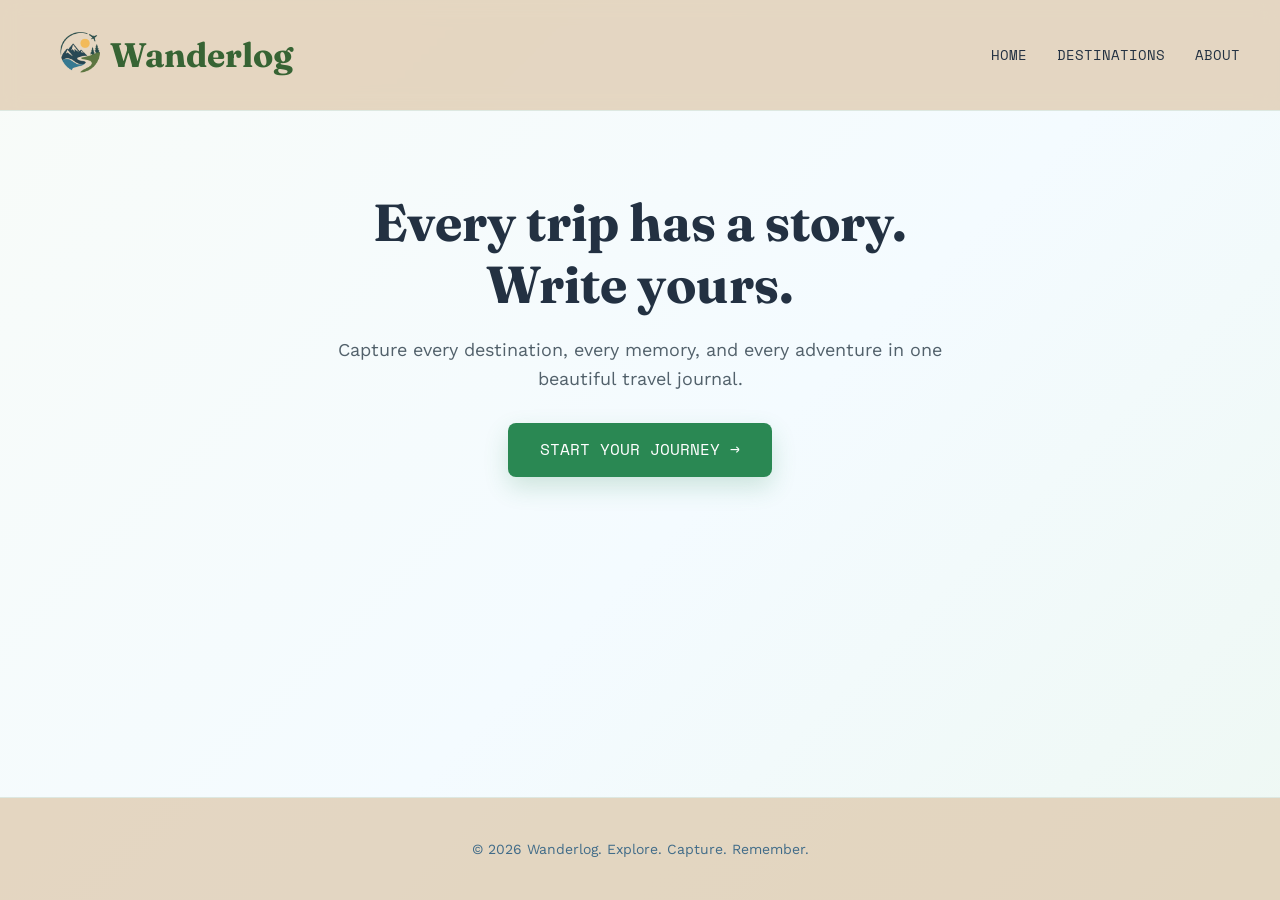
==== index.html @ b9e5c262 "Added Journal Entries in destination section" ====
<!DOCTYPE html>
<html lang="en">
<head>
  <meta charset="UTF-8" />
  <meta name="viewport" content="width=device-width, initial-scale=1.0" />
  <title>Wanderlog — Your Travel Journal</title>
  <meta name="description" content="Wanderlog is a simple place to record your travels — routes, meals, and moments worth remembering." />

  <link rel="preconnect" href="https://fonts.googleapis.com" />
  <link href="https://fonts.googleapis.com/css2?family=Fraunces:wght@400;600;700&family=Work+Sans:wght@400;500&family=Space+Mono&display=swap" rel="stylesheet" />
  <link rel="stylesheet" href="style.css" />
</head>
<body>

  <header>
    <a href="#" class="logo"><img src="logo.png" alt="Wanderlog logo" class="logo-img" />Wanderlog</a>

    <nav aria-label="Main navigation">
      <ul>
        <li><a href="#">Home</a></li>
        <li><a href="destinations.html">Destinations</a></li>
        <li><a href="#">About</a></li>
      </ul>
    </nav>
  </header>

  <main>
    <section class="hero">
      <h1>Every trip has a story. Write yours.</h1>
      <p>
        Capture every destination, every memory, and every adventure in one beautiful travel journal.
      </p>
      <a href="#" class="cta">Start Your Journey →</a>
    </section>
    <section class="add-trip" id="add-trip">
  <h2>Add a New Trip</h2>
  <form id="trip-form">
    <div class="form-group">
      <label for="title">Trip Title</label>
      <input type="text" id="title" name="title" required />
    </div>

    <div class="form-group">
      <label for="destination">Destination</label>
      <input type="text" id="destination" name="destination" required />
    </div>

    <div class="form-group">
      <label for="date">Date</label>
      <input type="date" id="date" name="date" required />
    </div>

    <div class="form-group">
      <label for="notes">Notes</label>
      <textarea id="notes" name="notes"></textarea>
    </div>

    <div class="form-group">
      <label for="coverImage">Cover Image URL</label>
      <input type="url" id="coverImage" name="coverImage" placeholder="https://..." />
    </div>

    <button type="submit" class="cta" id="submit-btn">Add Trip</button>
  </form>
</section>
  </main>
  <div id="toast" class="toast"></div>
  <footer>
    <p>&copy; 2026 Wanderlog. Explore. Capture. Remember.</p>
  </footer>
<script src="script.js"> </script>
</body>
</html>
---- style.css ----
/* Reset */
* {
    margin: 0;
    padding: 0;
    box-sizing: border-box;
}
body {
    font-family: "Work Sans", sans-serif;
    background: linear-gradient(
        135deg,
        #F8FBF8 0%,
        #F4FBFF 55%,
        #EEF8F3 100%
    );
    color: #233142;
    line-height: 1.6;
    min-height: 100vh;
    display: flex;              
    flex-direction: column;    
}
/* Headings */
h1,
h2,
h3 {
    font-family: "Fraunces", serif;
}
/* Main content wrapper */
main {
    flex: 1;    /* NEW: grows to fill leftover space, pushing footer down */
}
/* Header */
header {
    display: flex;
    justify-content: space-between;
    align-items: center;
    padding: 15px 40px;
    background: rgba(223, 204, 178, 0.785);
    backdrop-filter: blur(10px);
    border-bottom: 1px solid #DDE8E1;
}
.logo {
  display: flex;
  align-items: center;
  gap: 2px;
  text-decoration: none;
  color: #376434;
  font-size: 34px;
  font-weight: bold;
  font-family: "Fraunces", serif;
}
.logo-img {
  height: 80px;
  width: auto;
  margin-right: -12px;
  transition:.3s;
}
.logo img:hover{
transform:rotate(-5deg) scale(1.05);
}
/* Navigation */
nav ul {
    list-style: none;
    display: flex;
    gap: 30px;
}
nav a {
    text-decoration: none;
    color: #233142;
    font-family: "Space Mono", monospace;
    text-transform: uppercase;
    font-size: 14px;
    transition: color 0.3s ease;
}

nav a:hover {
    color: #3d8d1b;
}
/* Hero Section */
.hero {
    max-width: 700px;
    margin: 80px auto;
    padding: 0 20px;
    text-align: center;
}
.hero h1 {
    font-size: 52px;
    line-height: 1.2;
    margin-bottom: 20px;
    color: #233142;
}
.hero p {
    font-size: 18px;
    color: #52616B;
    margin-bottom: 30px;
}
/* Button */
.cta {
    display: inline-block;
    background: #2a8853;
    color: white;
    text-decoration: none;
    padding: 14px 32px;
    font-family: "Space Mono", monospace;
    text-transform: uppercase;
    border-radius: 8px;
    box-shadow: 0 10px 25px rgba(46, 139, 87, 0.2);
    transition: all 0.3s ease;
}
.cta:hover {
    background: #4A90E2;
    transform: translateY(-3px);
}
/* Trip List */
.add-trip, .trips-list {
  max-width: 700px;
  margin: 60px auto;
  padding: 0 20px;
}
.trips-list h2 {
  text-align: center;
  font-size: 32px;
  margin-bottom: 10px;
  color: #233142;
}


.empty-state {
  text-align: center;
  color: #52616B;
  font-style: italic;
  padding: 40px 20px;
  margin-top: 20px;
  background: rgba(255, 255, 255, 0.5);
  border: 1px dashed #DDE8E1;
  border-radius: 10px;
  font-size: 15px;
}
.form-group {
  margin-bottom: 15px;
}

.form-group label {
  display: block;
  margin-bottom: 5px;
  font-family: "Space Mono", monospace;
  font-size: 13px;
  text-transform: uppercase;
}

.form-group input,
.form-group textarea {
  width: 100%;
  padding: 12px;
  border: 1px solid #DDE8E1;
  border-radius: 8px;
  font-family: "Work Sans", sans-serif;
  transition: all 0.25s ease;
  outline: none;
}
.form-group input:focus,
.form-group textarea:focus {
  border-color: #2A8853;
  box-shadow: 0 0 0 4px rgba(42, 136, 83, 0.15);
}
.trip-card h3 {
  color: #eb6b2b;
  font-family: "Fraunces", serif;
  font-size: 20px;
  margin-bottom: 8px;
}
#trips-container {
  display: grid;
  grid-template-columns: repeat(auto-fit, minmax(220px, 1fr));
  gap: 20px;
  margin-top: 20px;
}

.trip-card {
  background: white;
  border-radius: 10px;
  padding:18px;
 border-radius:16px;
 transition:.35s;
 overflow:hidden;
box-shadow: 0 4px 12px rgba(0,0,0,0.08);
}
.trip-card:hover{
transform:translateY(-8px);
box-shadow:0 20px 45px rgba(0,0,0,.15);
}

.trip-card img {
  width: 100%;
  height: 150px;
  object-fit: cover;
  transition:.4s;
  border-radius: 6px;
  margin-bottom: 10px;
}
.trip-card:hover img{
transform:scale(1.08);
}
.add-trip {
  display: none;
}

.add-trip.visible {
  display: block;
}
.card-actions {
  display: flex;
  gap: 10px;
  margin-top: 10px;
}

.edit-btn, .delete-btn {
  padding: 6px 14px;
  border: none;
  border-radius: 6px;
  cursor: pointer;
  font-family: "Space Mono", monospace;
  font-size: 13px;
}

.edit-btn {
  background: #4A90E2;
  color: white;
}

.delete-btn {
  background: #E24A4A;
  color: white;
}
.toast {
  position: fixed;
  bottom: 30px;
  left: 50%;
  transform: translateX(-50%) translateY(100px);
  background: #233142;
  color: white;
  padding: 14px 28px;
  border-radius: 8px;
  font-family: "Work Sans", sans-serif;
  font-size: 15px;
  opacity: 0;
  transition: all 0.3s ease;
  pointer-events: none;
  z-index: 1000;
}

.toast.show {
  opacity: 1;
  transform: translateX(-50%) translateY(0);
}
.toolbar {
  display: flex;
  gap: 15px;
  margin: 20px 0;
  flex-wrap: wrap;
}

.toolbar input,
.toolbar select {
  padding: 10px 14px;
  border: 1px solid #DDE8E1;
  border-radius: 8px;
  font-family: "Work Sans", sans-serif;
  font-size: 14px;
}

.toolbar input {
  flex: 1;
  min-width: 200px;
}

.toolbar select {
  cursor: pointer;
}

.small-hero {
  margin-bottom: 20px !important;
}

.journal-section {
  max-width: 900px;
  margin: 0 auto 60px;
  padding: 0 20px;
}

.journal-section h2 {
  text-align: center;
  margin-bottom: 10px;
}
/* Footer */
footer {
    text-align: center;
    padding: 40px;
    background: rgba(223, 204, 178, 0.785);
    color: #416c89;
    font-size: 14px;
    border-top: 1px solid #DDE8E1;
}
/* Responsive */
@media (max-width: 600px) {
    header {
        flex-direction: column;
        gap: 15px;
    }
    nav ul {
        gap: 15px;
    }
    .hero {
        margin: 60px auto;
    }

    .hero h1 {
        font-size: 36px;
    }
    .hero p {
        font-size: 16px;
    }
}
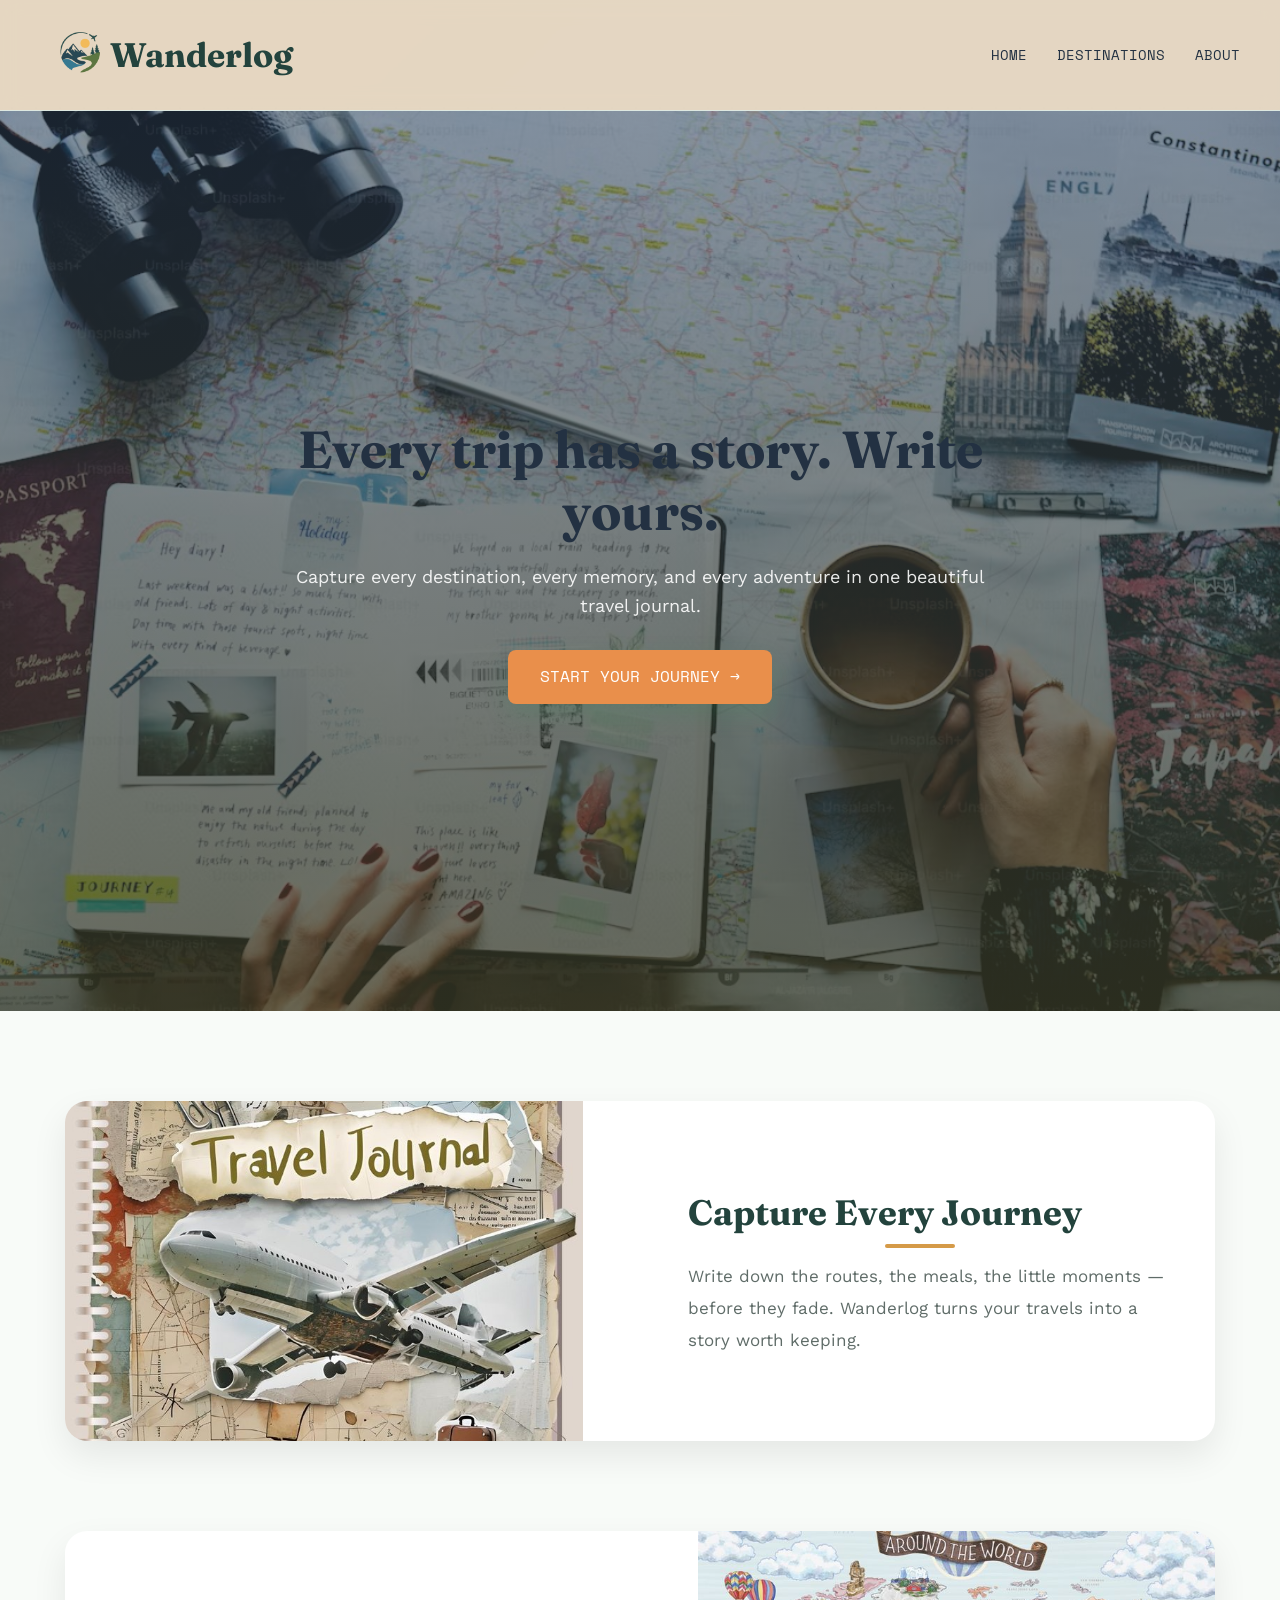
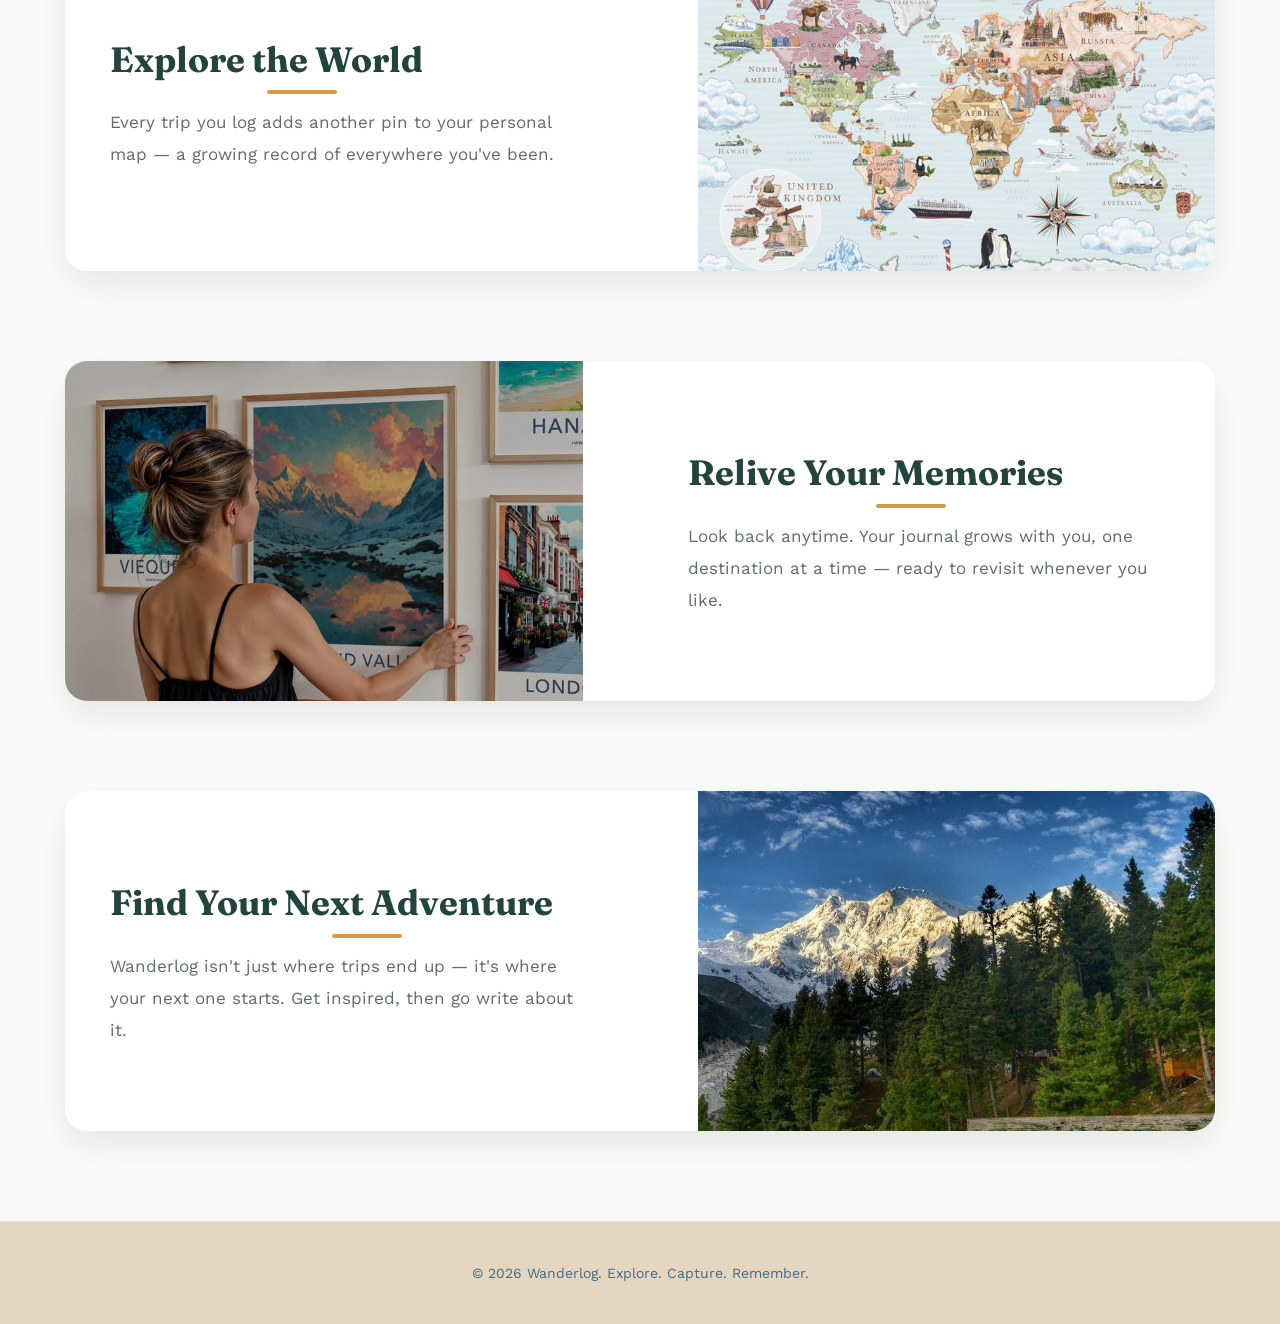
==== commit 6eb8fcec: "Add About section and improve homepage navigation" ====
--- a/index.html
+++ b/index.html
@@ -19,19 +19,55 @@
       <ul>
         <li><a href="#">Home</a></li>
         <li><a href="destinations.html">Destinations</a></li>
-        <li><a href="#">About</a></li>
+        <li><a href="#about">About</a></li>
       </ul>
     </nav>
   </header>
 
   <main>
     <section class="hero">
+      <div class="hero-overlay"></div>
+  <div class="hero-content">
       <h1>Every trip has a story. Write yours.</h1>
       <p>
         Capture every destination, every memory, and every adventure in one beautiful travel journal.
       </p>
       <a href="#" class="cta">Start Your Journey →</a>
+      </div>
     </section>
+    <section class="about-section" id="about">
+  <div class="about-panel fade-in">
+    <img src="bgpic1.jpeg" alt="Travel journal with photos and mementos" />
+    <div class="about-text">
+      <h2>Capture Every Journey</h2>
+      <p>Write down the routes, the meals, the little moments — before they fade. Wanderlog turns your travels into a story worth keeping.</p>
+    </div>
+  </div>
+
+  <div class="about-panel fade-in reverse">
+    <img src="worldmap.jpeg" alt="Illustrated world map" />
+    <div class="about-text">
+      <h2>Explore the World</h2>
+      <p>Every trip you log adds another pin to your personal map — a growing record of everywhere you've been.</p>
+    </div>
+  </div>
+
+  <div class="about-panel fade-in">
+    <img src="bgpic2.jpeg" alt="Wall of framed travel posters" />
+    <div class="about-text">
+      <h2>Relive Your Memories</h2>
+      <p>Look back anytime. Your journal grows with you, one destination at a time — ready to revisit whenever you like.</p>
+    </div>
+  </div>
+
+  <div class="about-panel fade-in reverse">
+    <img src="nature.jpg" alt="Scenic nature landscape" />
+    <div class="about-text">
+      <h2>Find Your Next Adventure</h2>
+      <p>Wanderlog isn't just where trips end up — it's where your next one starts. Get inspired, then go write about it.</p>
+    </div>
+  </div>
+</section>
     <section class="add-trip" id="add-trip">
   <h2>Add a New Trip</h2>
   <form id="trip-form">
--- a/style.css
+++ b/style.css
@@ -1,4 +1,4 @@
-/* Reset */
+
 * {
     margin: 0;
     padding: 0;
@@ -6,17 +6,20 @@
 }
 body {
     font-family: "Work Sans", sans-serif;
-    background: linear-gradient(
-        135deg,
-        #F8FBF8 0%,
-        #F4FBFF 55%,
-        #EEF8F3 100%
-    );
+     background-color: #F8FBF8;
+    background-image:
+        radial-gradient(circle, rgba(35, 49, 66, 0.05) 1px, transparent 1px),
+        linear-gradient(135deg, #F8FBF8 0%, #F4FBFF 55%, #EEF8F3 100%);
+    background-size: 24px 24px, cover;
+    background-attachment: fixed;
     color: #233142;
     line-height: 1.6;
     min-height: 100vh;
-    display: flex;              
-    flex-direction: column;    
+    display: flex;
+    flex-direction: column;   
+}
+html{
+    scroll-behavior:smooth;
 }
 /* Headings */
 h1,
@@ -27,6 +30,16 @@
 /* Main content wrapper */
 main {
     flex: 1;    /* NEW: grows to fill leftover space, pushing footer down */
+}
+.fade-in {
+  opacity: 0;
+  transform: translateY(30px);
+  transition: opacity 0.6s ease, transform 0.6s ease;
+}
+
+.fade-in.in-view {
+  opacity: 1;
+  transform: translateY(0);
 }
 /* Header */
 header {
@@ -43,7 +56,7 @@
   align-items: center;
   gap: 2px;
   text-decoration: none;
-  color: #376434;
+  color: #23433D;
   font-size: 34px;
   font-weight: bold;
   font-family: "Fraunces", serif;
@@ -73,14 +86,52 @@
 }
 
 nav a:hover {
-    color: #3d8d1b;
+    color: #b38a22;
+}
+/* Destination title */
+.page-title {
+  max-width: 700px;
+  margin: 60px auto 40px;
+  padding: 0 20px;
+  text-align: center;
+}
+
+.page-title h1 {
+  font-size: 40px;
+  color: #233142;
+  margin-bottom: 15px;
+}
+
+.page-title p {
+  font-size: 17px;
+  color: #52616B;
 }
 /* Hero Section */
 .hero {
-    max-width: 700px;
-    margin: 80px auto;
+    position: relative;
+    max-width: none;
+    min-height: 100vh;
+    margin: 0;
     padding: 0 20px;
     text-align: center;
+    display: flex;
+    flex-direction: column;
+    align-items: center;
+    justify-content: center;
+    background: url('hero-bg.jpg') center/cover no-repeat;
+    overflow: hidden;
+}
+.hero-overlay {
+  position: absolute;
+  inset: 0;
+  background: linear-gradient(180deg, rgba(46, 64, 86, 0.55) 0%, rgba(57, 60, 41, 0.75) 100%);
+}
+
+.hero-content {
+  position: relative;
+  z-index: 1;
+  max-width: 700px;
+  margin: 0 auto;
 }
 .hero h1 {
     font-size: 52px;
@@ -90,13 +141,17 @@
 }
 .hero p {
     font-size: 18px;
-    color: #52616B;
+    color: rgba(255, 255, 255, 0.9);
     margin-bottom: 30px;
+    transition: color 0.3s ease;
+}
+.hero:hover p {
+  color: #a8d5c2;
 }
 /* Button */
 .cta {
     display: inline-block;
-    background: #2a8853;
+    background: #e98f4b;
     color: white;
     text-decoration: none;
     padding: 14px 32px;
@@ -107,7 +162,7 @@
     transition: all 0.3s ease;
 }
 .cta:hover {
-    background: #4A90E2;
+    background: #a5ba3b;
     transform: translateY(-3px);
 }
 /* Trip List */
@@ -188,7 +243,11 @@
 transform:translateY(-8px);
 box-shadow:0 20px 45px rgba(0,0,0,.15);
 }
-
+.trip-card:hover .trip-destination,
+.trip-card:hover .trip-date {
+  color: #8d1111;
+  transition: color 0.3s ease;
+}
 .trip-card img {
   width: 100%;
   height: 150px;
@@ -277,9 +336,6 @@
   cursor: pointer;
 }
 
-.small-hero {
-  margin-bottom: 20px !important;
-}
 
 .journal-section {
   max-width: 900px;
@@ -290,6 +346,154 @@
 .journal-section h2 {
   text-align: center;
   margin-bottom: 10px;
+}
+
+h2 {
+  position: relative;
+  display: inline-block;
+}
+
+h2::after {
+  content: "";
+  position: absolute;
+  left: 50%;
+  bottom: -6px;
+  width: 0;
+  height: 2px;
+  background: #27258d;
+  transition: width 0.3s ease, left 0.3s ease;
+}
+
+h2:hover::after {
+  width: 60%;
+  left: 20%;
+}
+/* About Section */
+
+.about-section{
+    max-width:1200px;
+    margin:90px auto;
+    padding:0 25px;
+}
+
+.about-panel{
+
+    display:flex;
+    align-items:center;
+    gap:60px;
+
+    margin-bottom:90px;
+
+    background:rgb(255, 255, 255);
+
+    border-radius:22px;
+
+    overflow:hidden;
+
+    box-shadow:0 15px 35px rgba(0,0,0,.08);
+
+    transition:.35s ease;
+
+}
+
+.about-panel:hover{
+
+    transform:translateY(-8px);
+
+    box-shadow:0 20px 45px rgba(0,0,0,.12);
+
+}
+.about-panel img{
+
+    width:45%;
+
+    height:340px;
+
+    object-fit:cover;
+
+    transition:.5s;
+
+}
+
+.about-panel:hover img{
+
+    transform:scale(1.06);
+
+}
+.about-text{
+
+    flex:1;
+
+    padding:45px;
+
+}
+
+.about-text h2{
+
+    font-size:2.2rem;
+
+    color:#23433D;
+
+    margin-bottom:18px;
+
+}
+
+.about-text p{
+
+    font-size:17px;
+
+    line-height:1.9;
+
+    color:#5F6C68;
+
+}
+.about-panel.reverse{
+
+    flex-direction:row-reverse;
+
+}
+@media(max-width:850px){
+
+.about-panel,
+.about-panel.reverse{
+
+flex-direction:column;
+
+}
+
+.about-panel img{
+
+width:100%;
+
+height:260px;
+
+}
+
+.about-text{
+
+text-align:center;
+
+padding:35px;
+
+}
+
+}
+.about-text h2::after{
+
+content:"";
+
+display:block;
+
+width:70px;
+
+height:4px;
+
+margin-top:12px;
+
+background:#d59a48;
+
+border-radius:50px;
+
 }
 /* Footer */
 footer {
@@ -309,10 +513,7 @@
     nav ul {
         gap: 15px;
     }
-    .hero {
-        margin: 60px auto;
-    }
-
+  
     .hero h1 {
         font-size: 36px;
     }
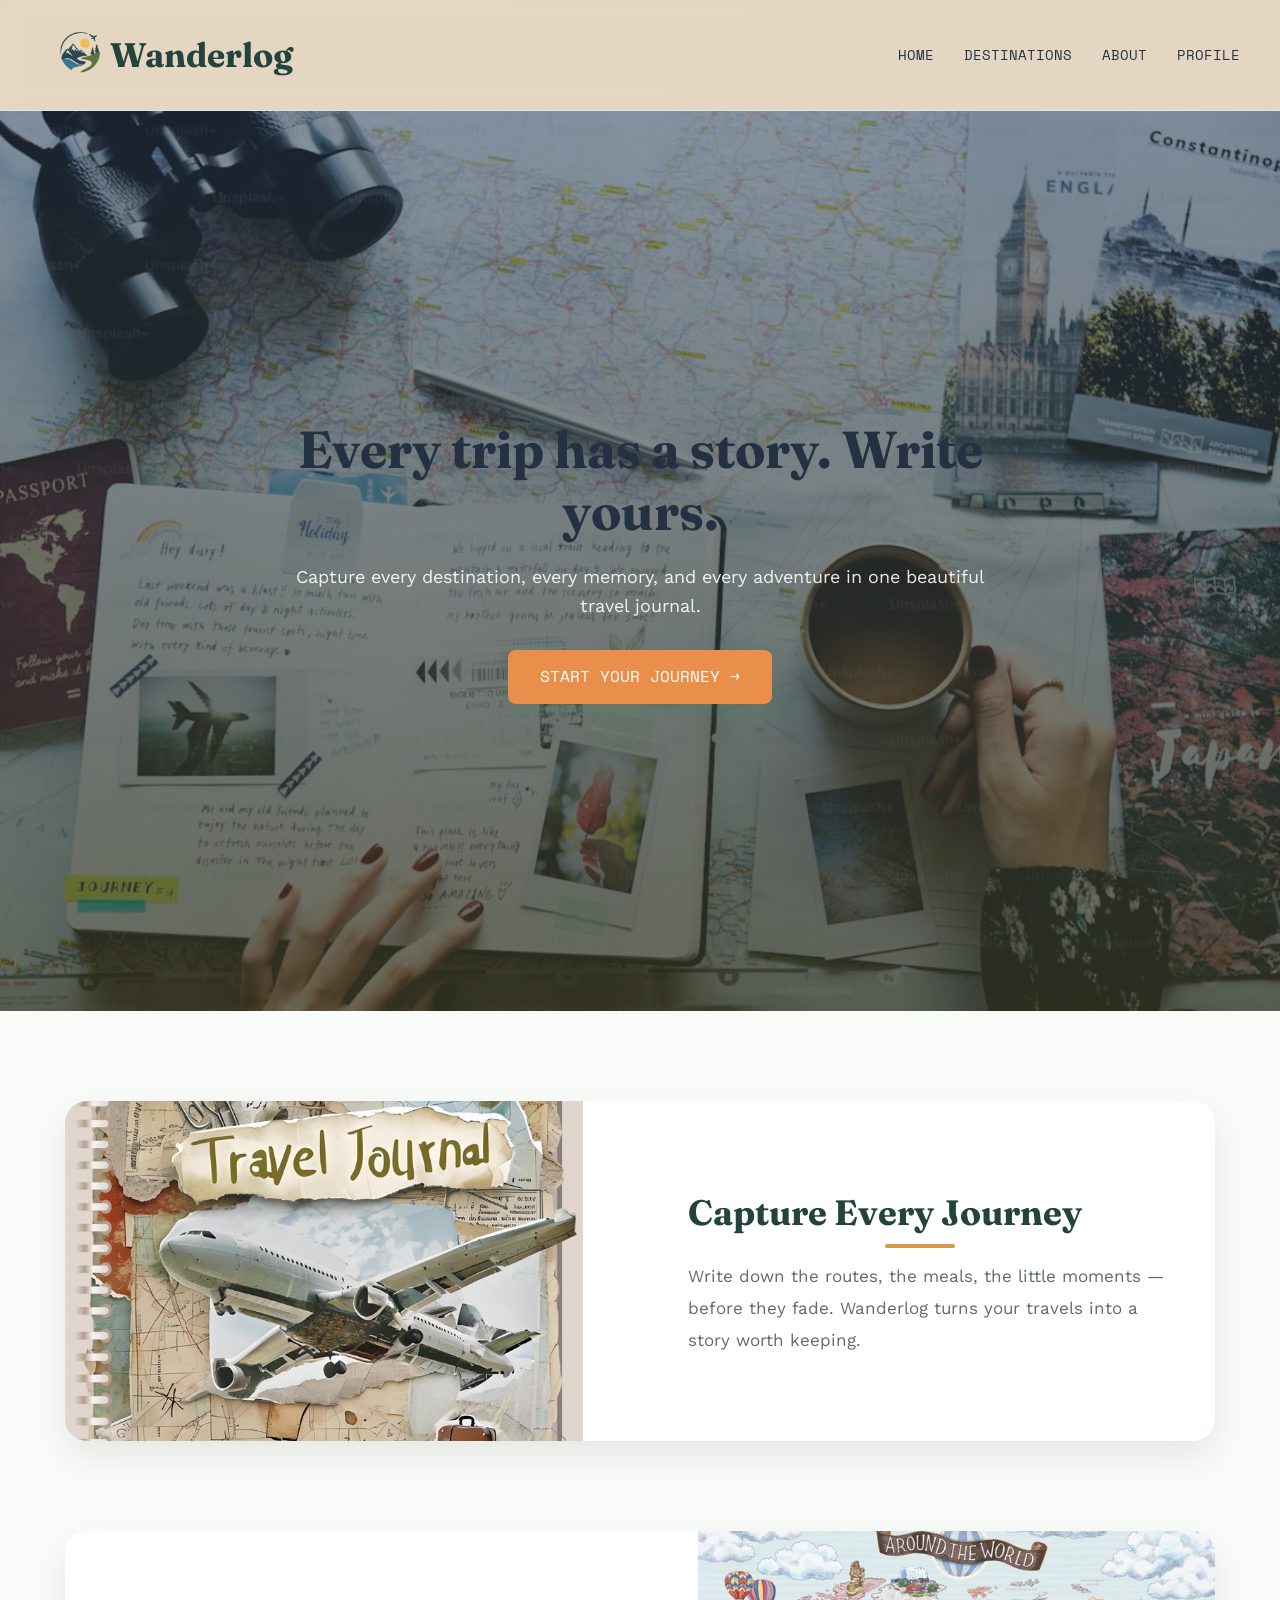
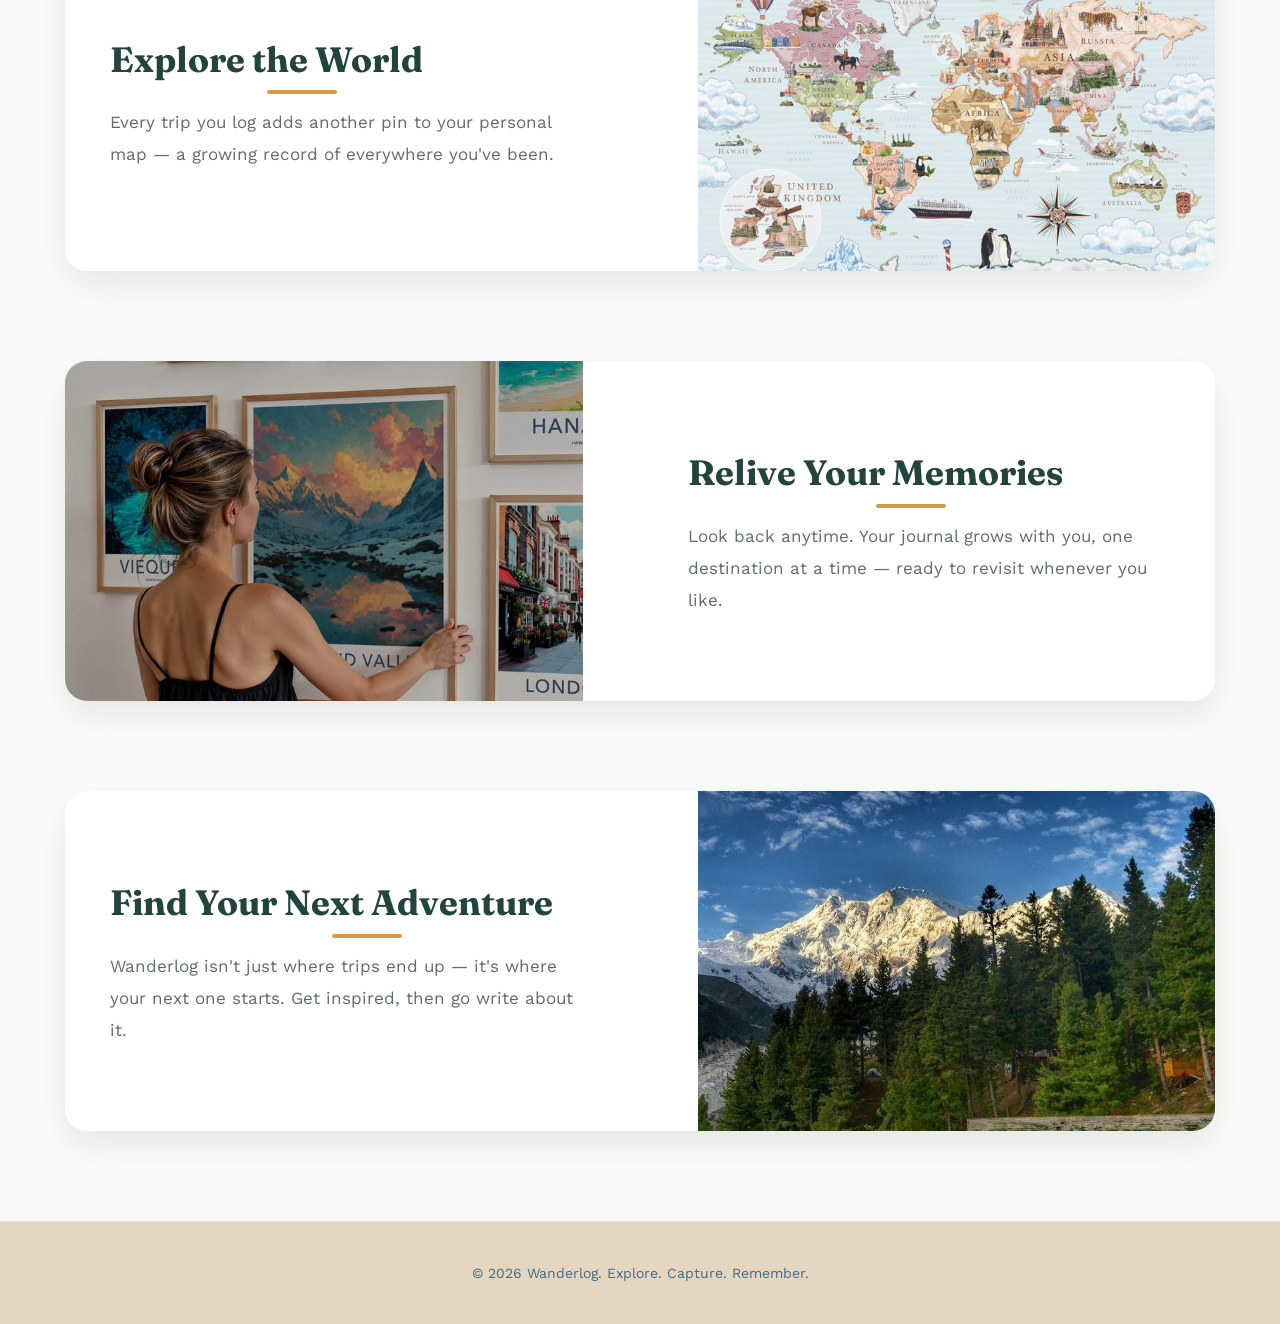
==== commit daa42c2b: "Render photos in cards AND detail view" ====
--- a/index.html
+++ b/index.html
@@ -20,12 +20,13 @@
         <li><a href="#">Home</a></li>
         <li><a href="destinations.html">Destinations</a></li>
         <li><a href="#about">About</a></li>
+        <li><a href="profile.html?user=YourName">Profile</a></li>
       </ul>
     </nav>
   </header>
 
   <main>
-    <section class="hero">
+    <section class="hero" id="hero">
       <div class="hero-overlay"></div>
   <div class="hero-content">
       <h1>Every trip has a story. Write yours.</h1>
@@ -92,18 +93,32 @@
     </div>
 
     <div class="form-group">
-      <label for="coverImage">Cover Image URL</label>
-      <input type="url" id="coverImage" name="coverImage" placeholder="https://..." />
-    </div>
+  <label for="coverImage">Cover Photo</label>
+  <input type="file" id="coverImage" name="coverImage" accept="image/*" />
+  <img id="image-preview" class="image-preview" alt="Cover preview" style="display: none;" />
+</div>
 
     <button type="submit" class="cta" id="submit-btn">Add Trip</button>
+    <button type="button" id="cancel-btn" class="cancel-btn" style="display: none;">Cancel</button>
   </form>
 </section>
   </main>
+  <button id="back-to-top" class="back-to-top" aria-label="Back to top">↑Back to Top</button>
   <div id="toast" class="toast"></div>
+    <div id="trip-modal" class="modal-overlay">
+  <div class="modal-content">
+    <button id="modal-close" class="modal-close">&times;</button>
+    <img id="modal-image" src="" alt="" style="display: none;" />
+    <h2 id="modal-title"></h2>
+    <p id="modal-destination"></p>
+    <p id="modal-date"></p>
+    <p id="modal-notes"></p>
+  </div>
+</div>
   <footer>
     <p>&copy; 2026 Wanderlog. Explore. Capture. Remember.</p>
   </footer>
+
 <script src="script.js"> </script>
 </body>
 </html>
--- a/style.css
+++ b/style.css
@@ -148,6 +148,35 @@
 .hero:hover p {
   color: #a8d5c2;
 }
+/*destination button to add trip*/
+.page-actions {
+  text-align: center;
+  margin-bottom: 25px;
+}
+
+.add-trip-link {
+  display: inline-flex;
+  align-items: center;
+  gap: 6px;
+  background: white;
+  color: #2a8853;
+  text-decoration: none;
+  padding: 8px 18px;
+  font-family: "Space Mono", monospace;
+  font-size: 12px;
+  text-transform: uppercase;
+  letter-spacing: 0.05em;
+  border: 1.5px solid #2a8853;
+  border-radius: 50px;
+  transition: all 0.3s ease;
+}
+
+.add-trip-link:hover {
+  background: #2a8853;
+  color: white;
+  transform: translateY(-2px);
+}
+
 /* Button */
 .cta {
     display: inline-block;
@@ -217,6 +246,14 @@
   border-color: #2A8853;
   box-shadow: 0 0 0 4px rgba(42, 136, 83, 0.15);
 }
+.image-preview {
+  margin-top: 10px;
+  width: 100%;
+  max-height: 200px;
+  object-fit: cover;
+  border-radius: 8px;
+  border: 1px solid #DDE8E1;
+}
 .trip-card h3 {
   color: #eb6b2b;
   font-family: "Fraunces", serif;
@@ -289,6 +326,57 @@
 .delete-btn {
   background: #E24A4A;
   color: white;
+}
+.cancel-btn {
+  display: inline-block;
+  background: #52616B;
+  color: white;
+  text-decoration: none;
+  padding: 14px 32px;
+  font-family: "Space Mono", monospace;
+  text-transform: uppercase;
+  border: none;
+  border-radius: 8px;
+  box-shadow: 0 10px 25px rgba(0, 0, 0, 0.15);
+  transition: all 0.3s ease;
+  cursor: pointer;
+  margin-left: 10px;
+}
+
+.cancel-btn:hover {
+  background: #E24A4A;
+  transform: translateY(-3px);
+}
+.back-to-top {
+  position: fixed;
+  bottom: 30px;
+  right: 30px;
+  background: #b6c64a;
+  color: white;
+  border: none;
+  padding: 12px 20px;
+  border-radius: 50px;
+  font-family: "Space Mono", monospace;
+  font-size: 13px;
+  text-transform: uppercase;
+  cursor: pointer;
+  box-shadow: 0 10px 25px rgba(0, 0, 0, 0.179);
+  opacity: 0;
+  visibility: hidden;
+  transform: translateY(20px);
+  transition: all 0.3s ease;
+  z-index: 999;
+}
+
+.back-to-top.show {
+  opacity: 1;
+  visibility: visible;
+  transform: translateY(0);
+}
+
+.back-to-top:hover {
+  background: #dc5358e9;
+  transform: translateY(-3px);
 }
 .toast {
   position: fixed;
@@ -494,6 +582,90 @@
 
 border-radius:50px;
 
+}
+/* Profile Page */
+.profile-header {
+  max-width: 700px;
+  margin: 60px auto 40px;
+  padding: 0 20px;
+  text-align: center;
+}
+
+.profile-avatar {
+  width: 90px;
+  height: 90px;
+  margin: 0 auto 20px;
+  background: #2a8853;
+  color: white;
+  font-size: 40px;
+  border-radius: 50%;
+  display: flex;
+  align-items: center;
+  justify-content: center;
+}
+
+.profile-header h1 {
+  font-size: 34px;
+  color: #233142;
+  margin-bottom: 10px;
+}
+
+.profile-header p {
+  font-size: 16px;
+  color: #52616B;
+}
+/* detailed view */
+.modal-overlay {
+  display: none;
+  position: fixed;
+  inset: 0;
+  background: rgba(35, 49, 66, 0.75);
+  z-index: 2000;
+  align-items: center;
+  justify-content: center;
+  padding: 20px;
+}
+
+.modal-overlay.show {
+  display: flex;
+}
+
+.modal-content {
+  background: rgba(230, 242, 255, 0.97);
+  border-radius: 16px;
+  padding: 30px;
+  max-width: 500px;
+  width: 100%;
+  max-height: 85vh;
+  overflow-y: auto;
+  position: relative;
+}
+
+.modal-content img {
+  width: 100%;
+  height: 250px;
+  object-fit: cover;
+  border-radius: 10px;
+  margin-bottom: 15px;
+}
+
+.modal-close {
+  position: absolute;
+  top: 15px;
+  right: 15px;
+  background: #f0f0f0;
+  border: none;
+  width: 32px;
+  height: 32px;
+  border-radius: 50%;
+  font-size: 20px;
+  cursor: pointer;
+  line-height: 1;
+}
+
+.modal-close:hover {
+  background: #E24A4A;
+  color: rgba(255, 255, 255, 0.325);
 }
 /* Footer */
 footer {
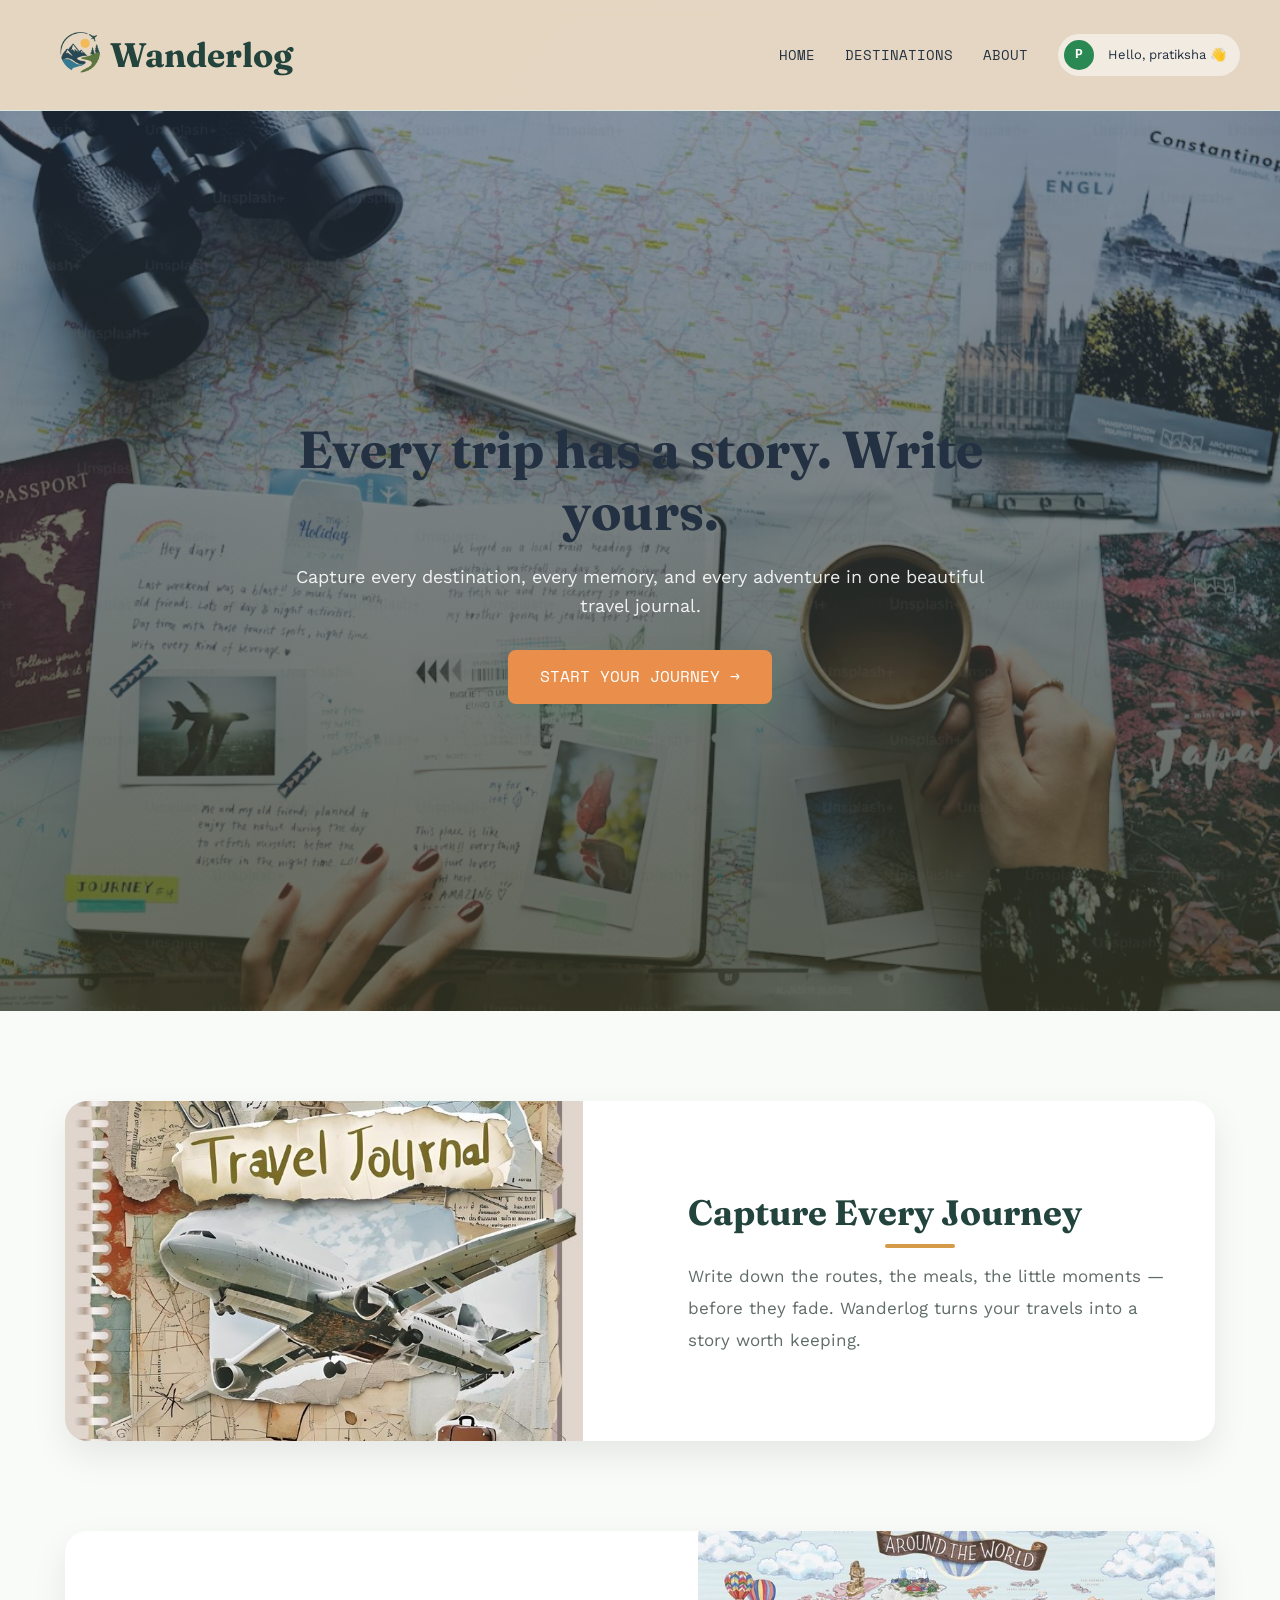
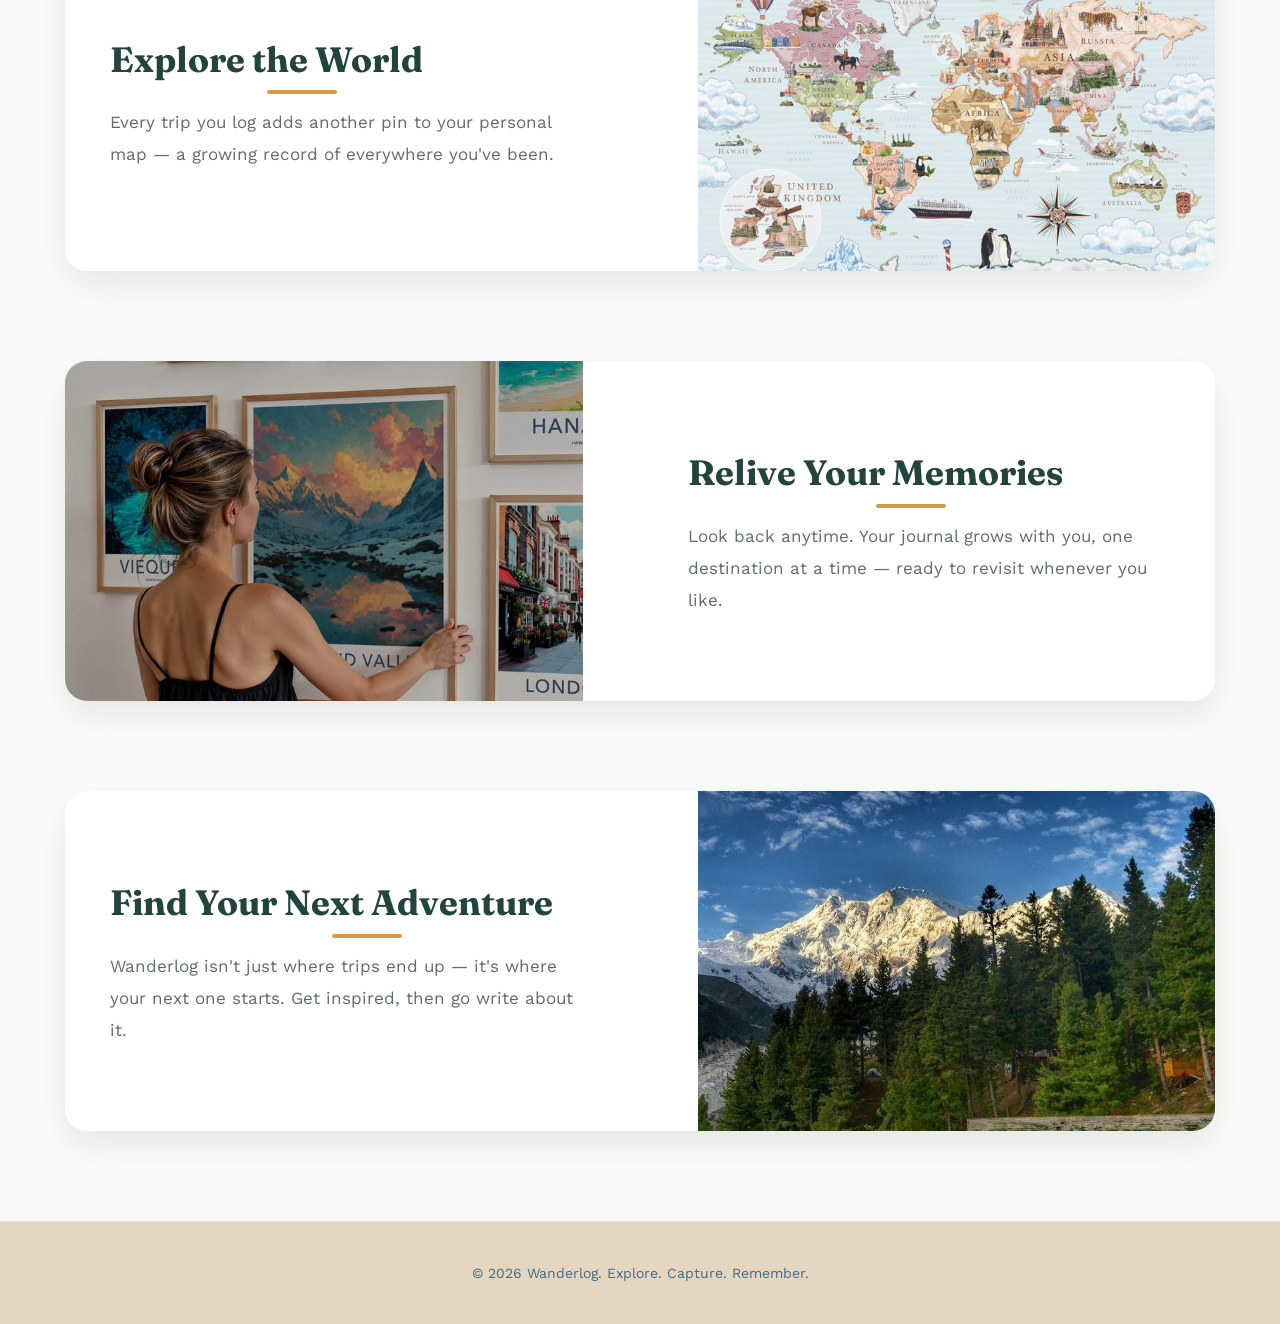
==== commit 001e5b10: "Fix profile navigation to preserve current user context" ====
--- a/index.html
+++ b/index.html
@@ -20,7 +20,7 @@
         <li><a href="#">Home</a></li>
         <li><a href="destinations.html">Destinations</a></li>
         <li><a href="#about">About</a></li>
-        <li><a href="profile.html?user=YourName">Profile</a></li>
+        <li><a href="profile.html" class="profile-nav-link">Profile</a></li>
       </ul>
     </nav>
   </header>
--- a/style.css
+++ b/style.css
@@ -667,6 +667,69 @@
   background: #E24A4A;
   color: rgba(255, 255, 255, 0.325);
 }
+.profile-avatar img {
+  width: 100%;
+  height: 100%;
+  object-fit: cover;
+  border-radius: 50%;
+}
+
+.nav-avatar {
+  width: 28px;
+  height: 28px;
+  border-radius: 50%;
+  object-fit: cover;
+  vertical-align: middle;
+  margin-right: 6px;
+}
+nav ul {
+  align-items: center;
+}
+
+nav li:has(.nav-profile) {
+  background: rgba(255, 255, 255, 0.5);
+  border-radius: 50px;
+  padding: 6px 14px 6px 6px;
+}
+
+.nav-profile {
+  display: flex;
+  align-items: center;
+  gap: 8px;
+}
+
+.nav-avatar {
+  display: block;
+  width: 30px;
+  height: 30px;
+  border-radius: 50%;
+  object-fit: cover;
+  flex-shrink: 0;
+}
+
+.nav-avatar-fallback {
+  display: flex;
+  width: 30px;
+  height: 30px;
+  border-radius: 50%;
+  background: #2a8853;
+  color: white;
+  align-items: center;
+  justify-content: center;
+  font-family: "Space Mono", monospace;
+  font-size: 13px;
+  font-weight: bold;
+  flex-shrink: 0;
+}
+
+.nav-greeting {
+  font-family: "Work Sans", sans-serif;
+  text-transform: none;
+  font-size: 13px;
+  letter-spacing: 0;
+  color: #233142;
+  white-space: nowrap;
+}
 /* Footer */
 footer {
     text-align: center;
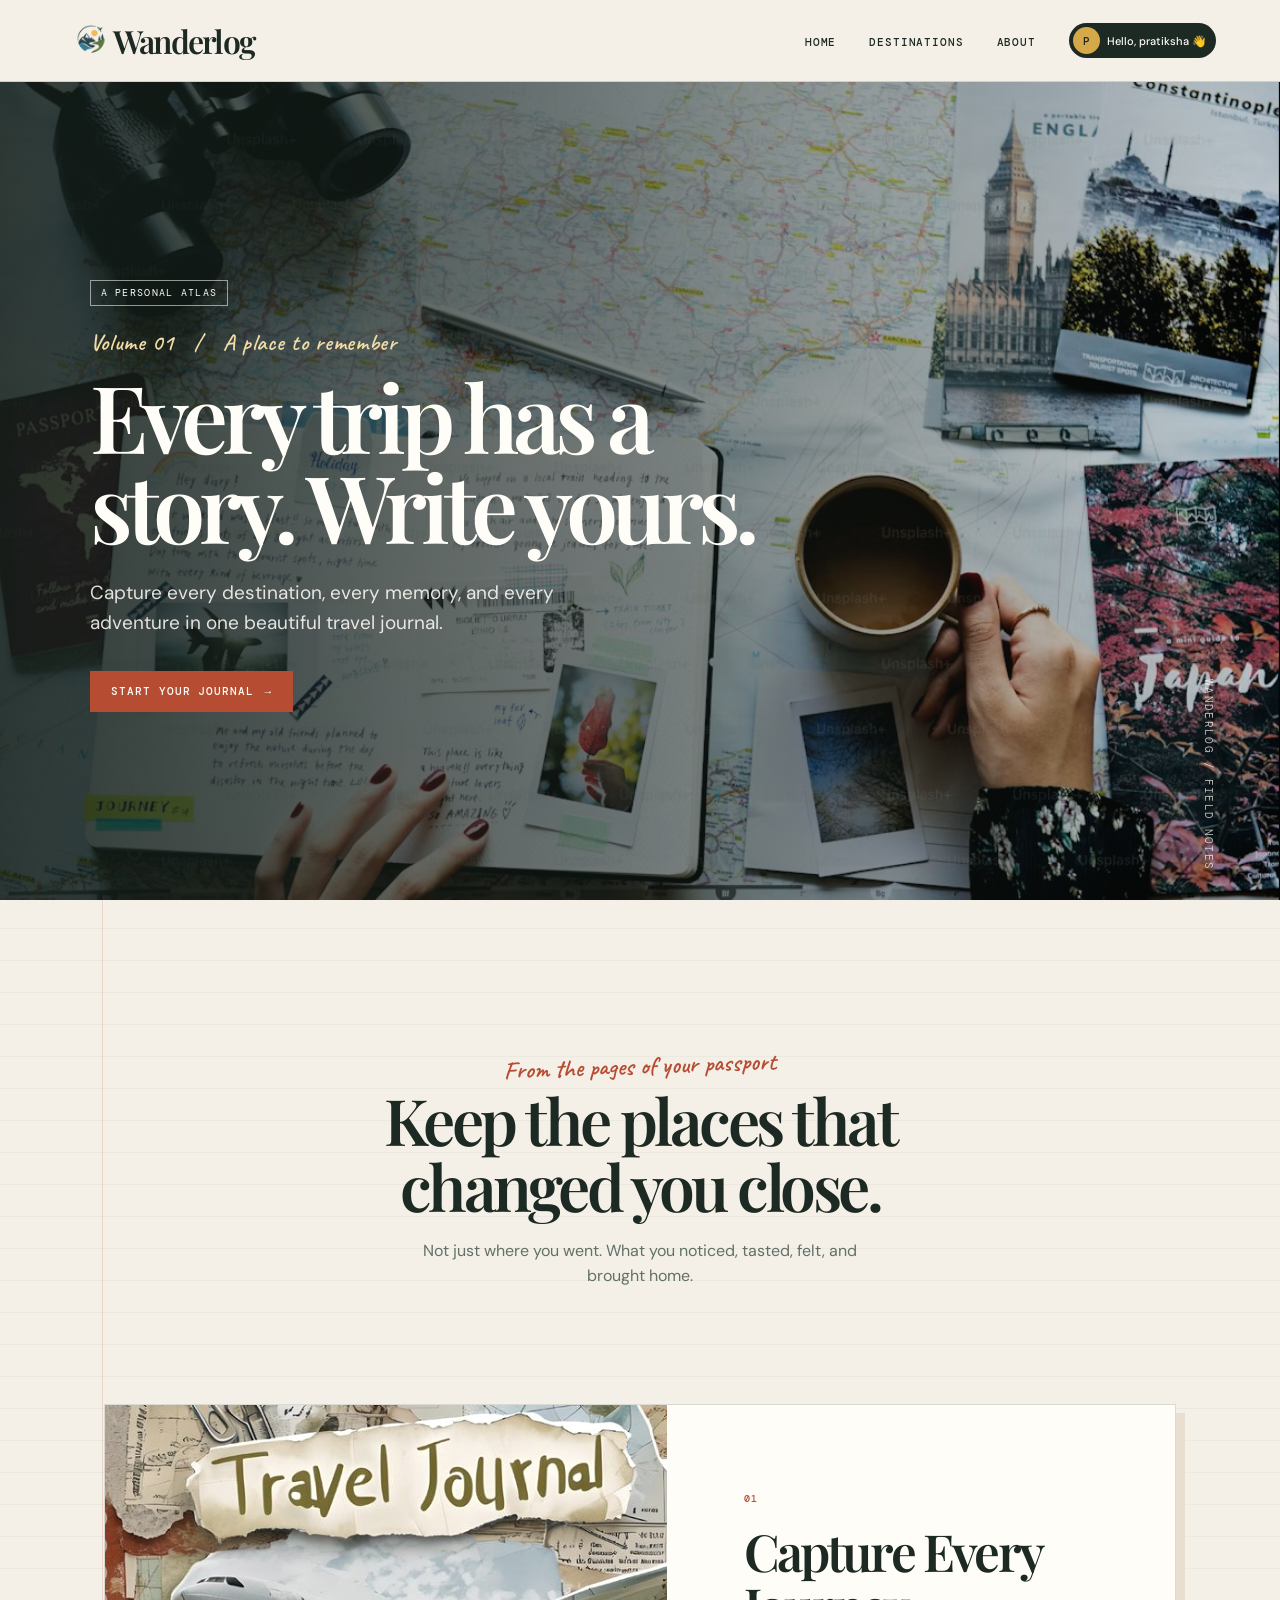
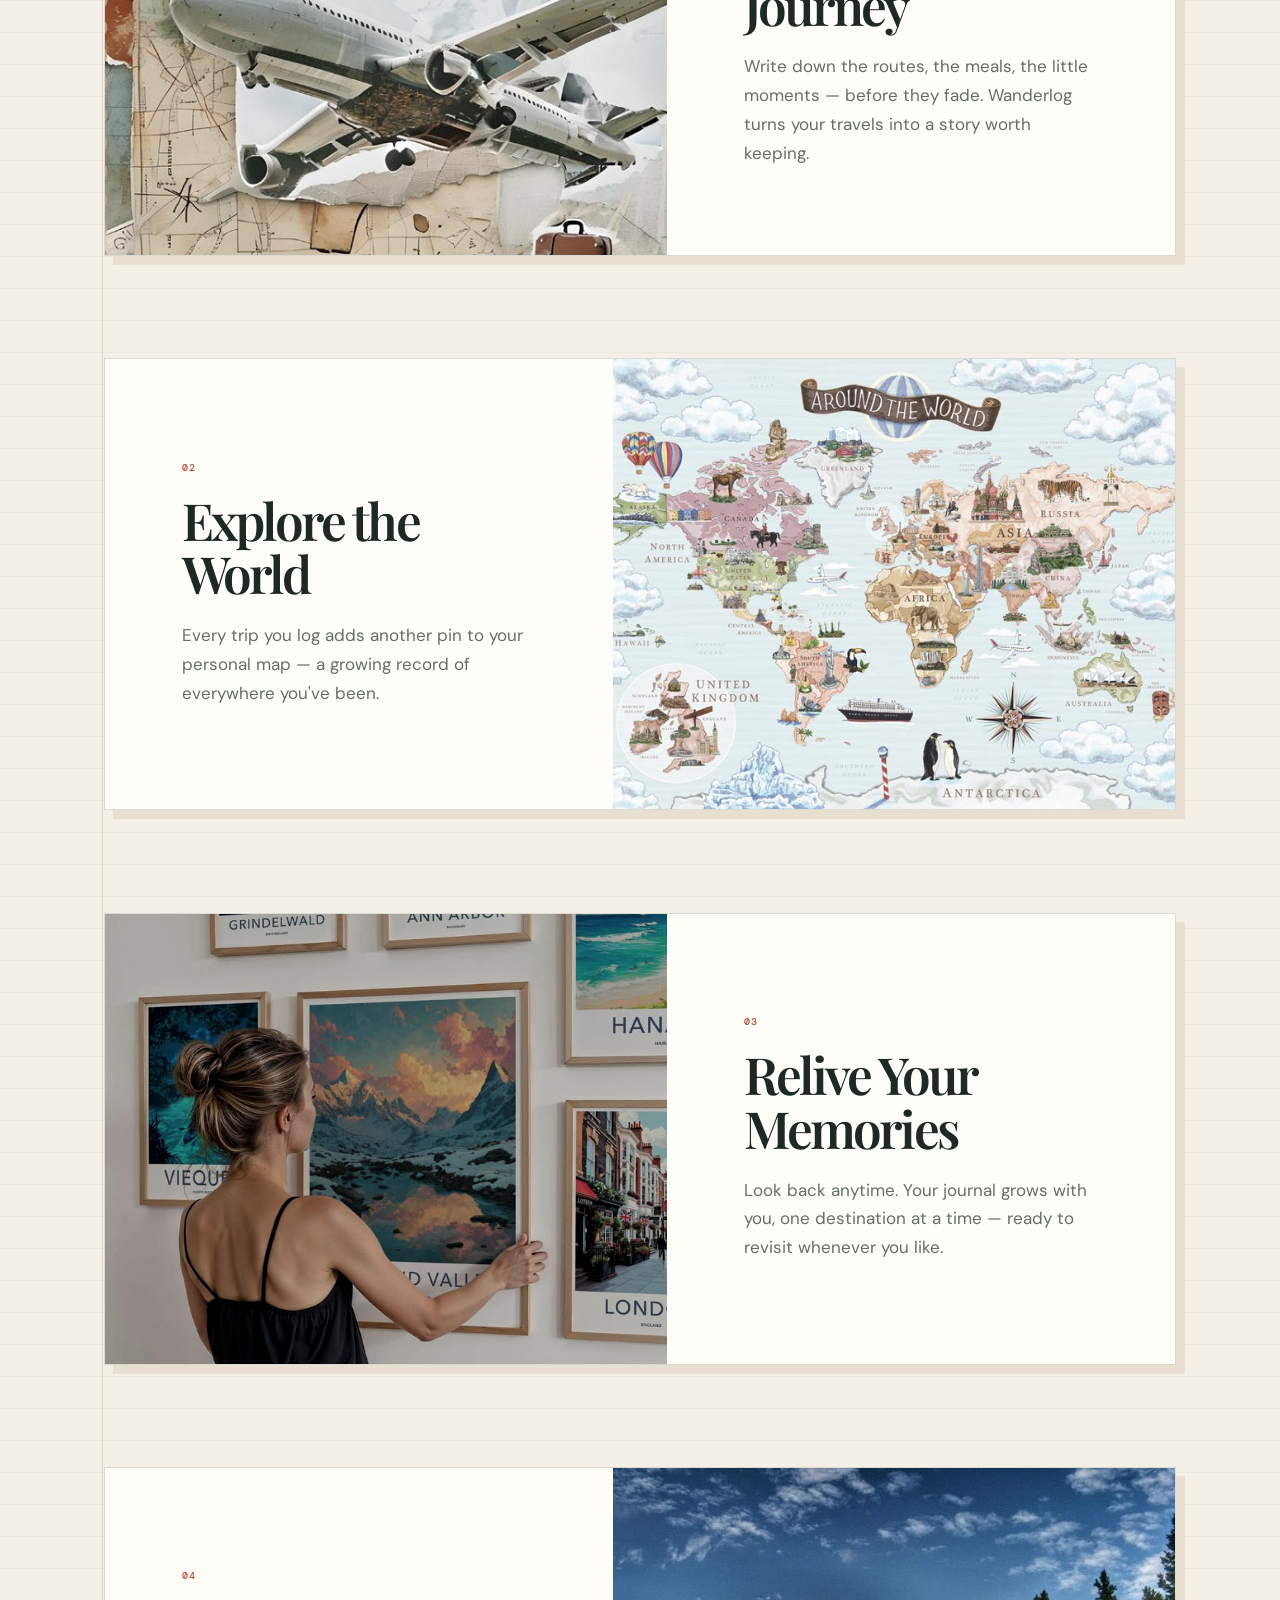
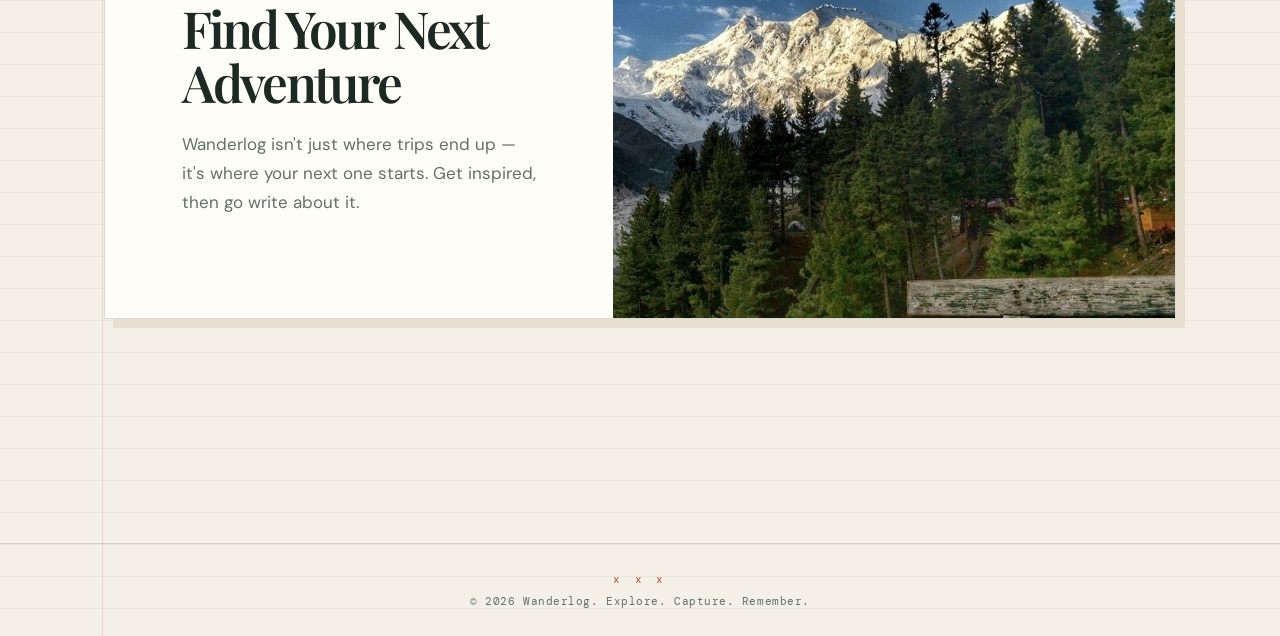
==== commit c4068ce0: "Enhanced ui/ux" ====
--- a/index.html
+++ b/index.html
@@ -4,121 +4,42 @@
   <meta charset="UTF-8" />
   <meta name="viewport" content="width=device-width, initial-scale=1.0" />
   <title>Wanderlog — Your Travel Journal</title>
-  <meta name="description" content="Wanderlog is a simple place to record your travels — routes, meals, and moments worth remembering." />
-
+  <meta name="description" content="Wanderlog is a personal atlas for routes, meals, and moments worth remembering." />
   <link rel="preconnect" href="https://fonts.googleapis.com" />
-  <link href="https://fonts.googleapis.com/css2?family=Fraunces:wght@400;600;700&family=Work+Sans:wght@400;500&family=Space+Mono&display=swap" rel="stylesheet" />
   <link rel="stylesheet" href="style.css" />
 </head>
 <body>
-
   <header>
-    <a href="#" class="logo"><img src="logo.png" alt="Wanderlog logo" class="logo-img" />Wanderlog</a>
-
-    <nav aria-label="Main navigation">
-      <ul>
-        <li><a href="#">Home</a></li>
-        <li><a href="destinations.html">Destinations</a></li>
-        <li><a href="#about">About</a></li>
-        <li><a href="profile.html" class="profile-nav-link">Profile</a></li>
-      </ul>
-    </nav>
+    <a href="index.html" class="logo"><img src="logo.png" alt="Wanderlog logo" class="logo-img" />Wanderlog</a>
+    <nav aria-label="Main navigation"><ul><li><a href="index.html">Home</a></li><li><a href="destinations.html">Destinations</a></li><li><a href="#about">About</a></li><li><a href="profile.html" class="profile-nav-link">Profile</a></li></ul></nav>
   </header>
-
   <main>
     <section class="hero" id="hero">
-      <div class="hero-overlay"></div>
-  <div class="hero-content">
-      <h1>Every trip has a story. Write yours.</h1>
-      <p>
-        Capture every destination, every memory, and every adventure in one beautiful travel journal.
-      </p>
-      <a href="#" class="cta">Start Your Journey →</a>
+      <div class="hero-content">
+        <p class="journal-kicker">Volume 01 &nbsp; / &nbsp; A place to remember</p>
+        <h1>Every trip has a story. Write yours.</h1>
+        <p>Capture every destination, every memory, and every adventure in one beautiful travel journal.</p>
+        <a href="#add-trip" class="cta">Start your journal <span aria-hidden="true">→</span></a>
       </div>
     </section>
     <section class="about-section" id="about">
-  <div class="about-panel fade-in">
-    <img src="bgpic1.jpeg" alt="Travel journal with photos and mementos" />
-    <div class="about-text">
-      <h2>Capture Every Journey</h2>
-      <p>Write down the routes, the meals, the little moments — before they fade. Wanderlog turns your travels into a story worth keeping.</p>
-    </div>
-  </div>
-
-  <div class="about-panel fade-in reverse">
-    <img src="worldmap.jpeg" alt="Illustrated world map" />
-    <div class="about-text">
-      <h2>Explore the World</h2>
-      <p>Every trip you log adds another pin to your personal map — a growing record of everywhere you've been.</p>
-    </div>
-  </div>
-
-  <div class="about-panel fade-in">
-    <img src="bgpic2.jpeg" alt="Wall of framed travel posters" />
-    <div class="about-text">
-      <h2>Relive Your Memories</h2>
-      <p>Look back anytime. Your journal grows with you, one destination at a time — ready to revisit whenever you like.</p>
-    </div>
-  </div>
-
-  <div class="about-panel fade-in reverse">
-    <img src="nature.jpg" alt="Scenic nature landscape" />
-    <div class="about-text">
-      <h2>Find Your Next Adventure</h2>
-      <p>Wanderlog isn't just where trips end up — it's where your next one starts. Get inspired, then go write about it.</p>
-    </div>
-  </div>
-</section>
-    <section class="add-trip" id="add-trip">
-  <h2>Add a New Trip</h2>
-  <form id="trip-form">
-    <div class="form-group">
-      <label for="title">Trip Title</label>
-      <input type="text" id="title" name="title" required />
-    </div>
-
-    <div class="form-group">
-      <label for="destination">Destination</label>
-      <input type="text" id="destination" name="destination" required />
-    </div>
-
-    <div class="form-group">
-      <label for="date">Date</label>
-      <input type="date" id="date" name="date" required />
-    </div>
-
-    <div class="form-group">
-      <label for="notes">Notes</label>
-      <textarea id="notes" name="notes"></textarea>
-    </div>
-
-    <div class="form-group">
-  <label for="coverImage">Cover Photo</label>
-  <input type="file" id="coverImage" name="coverImage" accept="image/*" />
-  <img id="image-preview" class="image-preview" alt="Cover preview" style="display: none;" />
-</div>
-
-    <button type="submit" class="cta" id="submit-btn">Add Trip</button>
-    <button type="button" id="cancel-btn" class="cancel-btn" style="display: none;">Cancel</button>
-  </form>
-</section>
+      <div class="journal-intro"><span>From the pages of your passport</span><h2>Keep the places that changed you close.</h2><p>Not just where you went. What you noticed, tasted, felt, and brought home.</p></div>
+      <article class="about-panel fade-in"><img src="bgpic1.jpeg" alt="Travel journal with photos and mementos" /><div class="about-text"><h2>Capture Every Journey</h2><p>Write down the routes, the meals, the little moments — before they fade. Wanderlog turns your travels into a story worth keeping.</p></div></article>
+      <article class="about-panel fade-in reverse"><img src="worldmap.jpeg" alt="Illustrated world map" /><div class="about-text"><h2>Explore the World</h2><p>Every trip you log adds another pin to your personal map — a growing record of everywhere you've been.</p></div></article>
+      <article class="about-panel fade-in"><img src="bgpic2.jpeg" alt="Wall of framed travel posters" /><div class="about-text"><h2>Relive Your Memories</h2><p>Look back anytime. Your journal grows with you, one destination at a time — ready to revisit whenever you like.</p></div></article>
+      <article class="about-panel fade-in reverse"><img src="nature.jpg" alt="Scenic nature landscape" /><div class="about-text"><h2>Find Your Next Adventure</h2><p>Wanderlog isn't just where trips end up — it's where your next one starts. Get inspired, then go write about it.</p></div></article>
+    </section>
+    <section class="add-trip" id="add-trip"><p class="form-kicker">New entry</p><h2>Add a New Trip</h2><form id="trip-form">
+      <div class="form-group"><label for="title">Trip Title</label><input type="text" id="title" name="title" required /></div>
+      <div class="form-group"><label for="destination">Destination</label><input type="text" id="destination" name="destination" required /></div>
+      <div class="form-group"><label for="date">Date</label><input type="date" id="date" name="date" required /></div>
+      <div class="form-group"><label for="notes">Notes</label><textarea id="notes" name="notes"></textarea></div>
+      <div class="form-group"><label for="coverImage">Cover Photo</label><input type="file" id="coverImage" name="coverImage" accept="image/*" /><img id="image-preview" class="image-preview" alt="Cover preview" style="display:none;" /></div>
+      <button type="submit" class="cta" id="submit-btn">Add Trip</button><button type="button" id="cancel-btn" class="cancel-btn" style="display:none;">Cancel</button>
+    </form></section>
   </main>
-  <button id="back-to-top" class="back-to-top" aria-label="Back to top">↑Back to Top</button>
-  <div id="toast" class="toast"></div>
-    <div id="trip-modal" class="modal-overlay">
-  <div class="modal-content">
-    <button id="modal-close" class="modal-close">&times;</button>
-    <img id="modal-image" src="" alt="" style="display: none;" />
-    <h2 id="modal-title"></h2>
-    <p id="modal-destination"></p>
-    <p id="modal-date"></p>
-    <p id="modal-notes"></p>
-  </div>
-</div>
-  <footer>
-    <p>&copy; 2026 Wanderlog. Explore. Capture. Remember.</p>
-  </footer>
-
-<script src="script.js"> </script>
-</body>
-</html>+  <button id="back-to-top" class="back-to-top" aria-label="Back to top">↑ Top</button><div id="toast" class="toast" role="status"></div>
+  <div id="trip-modal" class="modal-overlay"><div class="modal-content"><button id="modal-close" class="modal-close" aria-label="Close">&times;</button><img id="modal-image" src="" alt="" style="display:none;" /><h2 id="modal-title"></h2><p id="modal-destination"></p><p id="modal-date"></p><p id="modal-notes"></p></div></div>
+  <footer><p>&copy; 2026 Wanderlog. Explore. Capture. Remember.</p></footer>
+  <script src="script.js"></script>
+</body></html>
--- a/style.css
+++ b/style.css
@@ -1,758 +1,130 @@
+@import url('https://fonts.googleapis.com/css2?family=Caveat:wght@500;600;700&family=DM+Mono:wght@400;500&family=DM+Sans:opsz,wght@9..40,400;9..40,500;9..40,600;9..40,700&family=Playfair+Display:opsz,wght@5..1200,500;5..1200,600;5..1200,700&display=swap');
 
-* {
-    margin: 0;
-    padding: 0;
-    box-sizing: border-box;
-}
-body {
-    font-family: "Work Sans", sans-serif;
-     background-color: #F8FBF8;
-    background-image:
-        radial-gradient(circle, rgba(35, 49, 66, 0.05) 1px, transparent 1px),
-        linear-gradient(135deg, #F8FBF8 0%, #F4FBFF 55%, #EEF8F3 100%);
-    background-size: 24px 24px, cover;
-    background-attachment: fixed;
-    color: #233142;
-    line-height: 1.6;
-    min-height: 100vh;
-    display: flex;
-    flex-direction: column;   
-}
-html{
-    scroll-behavior:smooth;
-}
-/* Headings */
-h1,
-h2,
-h3 {
-    font-family: "Fraunces", serif;
-}
-/* Main content wrapper */
-main {
-    flex: 1;    /* NEW: grows to fill leftover space, pushing footer down */
-}
-.fade-in {
-  opacity: 0;
-  transform: translateY(30px);
-  transition: opacity 0.6s ease, transform 0.6s ease;
+:root {
+  --ink: #1d2923;
+  --muted: #627067;
+  --paper: #f4f0e7;
+  --paper-deep: #e8dfd0;
+  --line: rgba(29, 41, 35, .16);
+  --moss: #68734d;
+  --clay: #b64d32;
+  --sun: #d5a84a;
+  --white: #fffdf8;
+  --display: 'Playfair Display', Georgia, serif;
+  --sans: 'DM Sans', sans-serif;
+  --mono: 'DM Mono', monospace;
+  --hand: 'Caveat', cursive;
 }
 
-.fade-in.in-view {
-  opacity: 1;
-  transform: translateY(0);
+* { box-sizing: border-box; margin: 0; }
+html { scroll-behavior: smooth; }
+body {
+  min-height: 100vh;
+  display: flex;
+  flex-direction: column;
+  background: var(--paper);
+  color: var(--ink);
+  font: 400 16px/1.6 var(--sans);
+  background-image: linear-gradient(90deg, transparent 0, transparent 8%, rgba(182,77,50,.16) 8%, rgba(182,77,50,.16) calc(8% + 1px), transparent calc(8% + 1px)), repeating-linear-gradient(0deg, transparent 0, transparent 31px, rgba(46,59,51,.075) 32px);
+  background-size: 100% 100%, 100% 32px;
 }
-/* Header */
+main { flex: 1; overflow: hidden; }
+img { display: block; max-width: 100%; }
+button, input, textarea, select { font: inherit; }
+button { cursor: pointer; }
+
 header {
-    display: flex;
-    justify-content: space-between;
-    align-items: center;
-    padding: 15px 40px;
-    background: rgba(223, 204, 178, 0.785);
-    backdrop-filter: blur(10px);
-    border-bottom: 1px solid #DDE8E1;
-}
-.logo {
+  min-height: 82px;
+  padding: 10px clamp(22px, 5vw, 72px);
   display: flex;
   align-items: center;
-  gap: 2px;
-  text-decoration: none;
-  color: #23433D;
-  font-size: 34px;
-  font-weight: bold;
-  font-family: "Fraunces", serif;
+  justify-content: space-between;
+  position: relative;
+  z-index: 5;
+  border-bottom: 1px solid var(--line);
+  background: rgba(244, 240, 231, .9);
+  backdrop-filter: blur(14px);
 }
-.logo-img {
-  height: 80px;
-  width: auto;
-  margin-right: -12px;
-  transition:.3s;
-}
-.logo img:hover{
-transform:rotate(-5deg) scale(1.05);
-}
-/* Navigation */
-nav ul {
-    list-style: none;
-    display: flex;
-    gap: 30px;
-}
-nav a {
-    text-decoration: none;
-    color: #233142;
-    font-family: "Space Mono", monospace;
-    text-transform: uppercase;
-    font-size: 14px;
-    transition: color 0.3s ease;
-}
+.logo { display: inline-flex; align-items: center; gap: 3px; color: var(--ink); text-decoration: none; font: 600 clamp(24px, 2.5vw, 32px)/1 var(--display); letter-spacing: -.055em; }
+.logo-img { width: 54px; height: 54px; object-fit: contain; margin-right: -8px; transition: transform .4s ease; }
+.logo:hover .logo-img { transform: rotate(-8deg) translateY(-2px); }
+nav ul { display: flex; align-items: center; gap: clamp(15px, 2.6vw, 38px); list-style: none; padding: 0; }
+nav a { color: var(--ink); text-decoration: none; font: 500 11px/1 var(--mono); letter-spacing: .075em; text-transform: uppercase; transition: color .2s ease; }
+nav a:not(.profile-nav-link):hover, nav a:not(.profile-nav-link):focus-visible { color: var(--clay); }
+nav li:has(.nav-profile) { padding: 4px 10px 4px 4px; background: var(--ink); border-radius: 999px; }
+.nav-profile { display: flex; align-items: center; gap: 7px; }
+.nav-avatar, .nav-avatar-fallback { display: grid; place-items: center; width: 27px; height: 27px; border-radius: 50%; object-fit: cover; background: var(--sun); color: var(--ink); font: 500 11px var(--mono); }
+.nav-greeting { color: var(--white); font: 500 11px var(--sans); white-space: nowrap; text-transform: none; letter-spacing: 0; }
 
-nav a:hover {
-    color: #b38a22;
-}
-/* Destination title */
-.page-title {
-  max-width: 700px;
-  margin: 60px auto 40px;
-  padding: 0 20px;
-  text-align: center;
-}
+.hero { min-height: calc(100vh - 82px); padding: 80px 7vw 72px; display: grid; place-items: center; position: relative; isolation: isolate; background: url('hero-bg.jpg') center/cover; }
+.hero::before { content: ''; position: absolute; inset: 0; z-index: -1; background: linear-gradient(90deg, rgba(20,31,26,.88) 0%, rgba(20,31,26,.57) 48%, rgba(20,31,26,.17)); }
+.hero::after { content: 'WANDERLOG / FIELD NOTES'; position: absolute; bottom: 30px; right: clamp(22px, 5vw, 72px); color: rgba(255,253,248,.68); font: 11px var(--mono); letter-spacing: .12em; writing-mode: vertical-rl; }
+.hero-overlay { display: none; }
+.hero-content { width: min(780px, 100%); margin-right: auto; color: var(--white); }
+.hero-content::before { content: 'A PERSONAL ATLAS'; display: inline-block; padding: 7px 10px; margin-bottom: 25px; border: 1px solid rgba(255,253,248,.55); font: 10px/1 var(--mono); letter-spacing: .13em; }
+.journal-kicker { margin: 0 0 17px !important; color: #f2dca8 !important; font: 600 23px/1 var(--hand) !important; letter-spacing: .03em; }
+.hero h1 { max-width: 720px; font: 600 clamp(48px, 7.3vw, 100px)/.96 var(--display); letter-spacing: -.065em; color: var(--white); }
+.hero p { max-width: 510px; margin: 28px 0 34px; color: rgba(255,253,248,.86); font-size: clamp(16px, 1.5vw, 19px); line-height: 1.55; }
+.cta, .add-trip-link { display: inline-flex; align-items: center; justify-content: center; gap: 10px; border: 1px solid var(--clay); background: var(--clay); color: var(--white); padding: 14px 20px; text-decoration: none; font: 500 11px/1 var(--mono); letter-spacing: .09em; text-transform: uppercase; transition: transform .2s ease, background .2s ease, border-color .2s ease; }
+.cta:hover, .add-trip-link:hover { background: var(--ink); border-color: var(--ink); transform: translateY(-3px); }
 
-.page-title h1 {
-  font-size: 40px;
-  color: #233142;
-  margin-bottom: 15px;
-}
+.about-section { width: min(1200px, 100%); margin: 0 auto; padding: clamp(90px, 12vw, 160px) clamp(20px, 5vw, 72px) 62px; }
+.journal-intro { max-width: 670px; margin: 0 auto clamp(60px, 9vw, 115px); text-align: center; }
+.journal-intro span, .form-kicker { display: block; margin-bottom: 8px; color: var(--clay); font: 600 25px/1 var(--hand); transform: rotate(-2deg); }
+.journal-intro h2 { font: 600 clamp(34px, 5vw, 65px)/1.04 var(--display); letter-spacing: -.055em; }
+.journal-intro p { max-width: 470px; margin: 18px auto 0; color: var(--muted); }
+.about-panel { display: grid; grid-template-columns: 1.05fr .95fr; align-items: stretch; margin-bottom: clamp(55px, 8vw, 112px); background: var(--white); border: 1px solid var(--line); box-shadow: 9px 9px 0 var(--paper-deep); }
+.about-panel.reverse { grid-template-columns: .95fr 1.05fr; }
+.about-panel.reverse img { order: 2; }
+.about-panel img { width: 100%; height: min(41vw, 450px); object-fit: cover; filter: saturate(.78) contrast(1.04); transition: filter .4s ease, transform .5s ease; }
+.about-panel:hover img { filter: saturate(1); transform: scale(1.025); }
+.about-text { align-self: center; padding: clamp(32px, 6vw, 84px); }
+.about-text h2, .page-title h1, .profile-header h1 { font: 600 clamp(34px, 4vw, 57px)/1.05 var(--display); letter-spacing: -.055em; }
+.about-text h2::before { content: '0' counter(section); counter-increment: section; display: block; margin-bottom: 20px; color: var(--clay); font: 500 10px var(--mono); letter-spacing: .1em; }
+.about-section { counter-reset: section; }
+.about-text p { margin-top: 20px; color: var(--muted); font-size: 17px; line-height: 1.7; }
 
-.page-title p {
-  font-size: 17px;
-  color: #52616B;
-}
-/* Hero Section */
-.hero {
-    position: relative;
-    max-width: none;
-    min-height: 100vh;
-    margin: 0;
-    padding: 0 20px;
-    text-align: center;
-    display: flex;
-    flex-direction: column;
-    align-items: center;
-    justify-content: center;
-    background: url('hero-bg.jpg') center/cover no-repeat;
-    overflow: hidden;
-}
-.hero-overlay {
-  position: absolute;
-  inset: 0;
-  background: linear-gradient(180deg, rgba(46, 64, 86, 0.55) 0%, rgba(57, 60, 41, 0.75) 100%);
-}
+.add-trip, .journal-section { width: min(980px, 100%); margin: 70px auto; padding: 0 clamp(20px, 5vw, 72px); }
+.add-trip { display: none; }
+.add-trip.visible { display: block; animation: reveal .45s ease both; }
+.add-trip form { padding: clamp(25px, 5vw, 52px); background: var(--white); border: 1px solid var(--line); box-shadow: 9px 9px 0 var(--paper-deep); }
+.add-trip h2, .journal-section h2 { margin-bottom: 25px; font: 600 clamp(30px, 4vw, 48px)/1.1 var(--display); letter-spacing: -.05em; }
+.form-group { margin-bottom: 20px; }
+.form-group label { display: block; margin-bottom: 8px; font: 500 10px var(--mono); letter-spacing: .1em; text-transform: uppercase; }
+.form-group input, .form-group textarea, .toolbar input, .toolbar select { width: 100%; border: 1px solid var(--line); border-radius: 0; background: #fffcf5; color: var(--ink); padding: 13px 14px; outline: 0; transition: border-color .2s, box-shadow .2s; }
+.form-group textarea { min-height: 115px; resize: vertical; }
+.form-group input:focus, .form-group textarea:focus, .toolbar input:focus, .toolbar select:focus { border-color: var(--moss); box-shadow: 3px 3px 0 rgba(104,115,77,.23); }
+.form-group input[type=file] { padding: 10px; }
+.image-preview { max-height: 250px; margin-top: 12px; border: 1px solid var(--line); object-fit: cover; }
+.cancel-btn { margin-left: 8px; border: 1px solid var(--line); background: transparent; color: var(--ink); padding: 14px 20px; font: 500 11px/1 var(--mono); letter-spacing: .09em; text-transform: uppercase; }
 
-.hero-content {
-  position: relative;
-  z-index: 1;
-  max-width: 700px;
-  margin: 0 auto;
-}
-.hero h1 {
-    font-size: 52px;
-    line-height: 1.2;
-    margin-bottom: 20px;
-    color: #233142;
-}
-.hero p {
-    font-size: 18px;
-    color: rgba(255, 255, 255, 0.9);
-    margin-bottom: 30px;
-    transition: color 0.3s ease;
-}
-.hero:hover p {
-  color: #a8d5c2;
-}
-/*destination button to add trip*/
-.page-actions {
-  text-align: center;
-  margin-bottom: 25px;
-}
+.page-title, .profile-header { width: min(900px, 100%); margin: 0 auto; padding: clamp(90px, 12vw, 145px) 22px clamp(55px, 8vw, 90px); text-align: center; }
+.page-title h1, .profile-header h1 { font-size: clamp(45px, 6vw, 76px); }
+.page-title p, .profile-header p { max-width: 510px; margin: 18px auto 0; color: var(--muted); font-size: 17px; }
+.page-title::before { content: 'THE ARCHIVE'; color: var(--clay); font: 500 10px var(--mono); letter-spacing: .13em; }
+.page-actions { margin: 0 0 24px; }
+.toolbar { display: grid; grid-template-columns: 1fr 180px; gap: 10px; margin-bottom: 32px; }
+#trips-container, #profile-trips-container { display: grid; grid-template-columns: repeat(3, 1fr); gap: 18px; }
+.trip-card { position: relative; min-height: 180px; padding: 21px; overflow: hidden; border: 1px solid var(--line); background: var(--white); box-shadow: 5px 5px 0 var(--paper-deep); transition: transform .25s ease, box-shadow .25s ease; }
+.trip-card::after { content: 'Travel note'; position: absolute; right: -25px; top: 16px; padding: 4px 28px; transform: rotate(45deg); background: var(--sun); color: var(--ink); font: 500 8px var(--mono); letter-spacing: .08em; text-transform: uppercase; }
+.trip-card:hover { transform: translate(-3px, -5px); box-shadow: 10px 10px 0 var(--paper-deep); }
+.trip-card img { width: calc(100% + 42px); height: 180px; margin: -21px -21px 18px; object-fit: cover; filter: saturate(.8); }
+.trip-card:has(img)::after { top: 193px; }
+.trip-card h3 { margin-bottom: 9px; font: 600 25px/1.08 var(--display); letter-spacing: -.04em; }
+.trip-destination, .trip-date { color: var(--moss); font: 500 11px/1.7 var(--mono); }
+.trip-notes { margin-top: 10px; color: var(--muted); font-size: 14px; }
+.card-actions { display: flex; gap: 8px; margin-top: 18px; }
+.edit-btn, .delete-btn { border: 0; padding: 8px 10px; font: 500 10px var(--mono); letter-spacing: .05em; text-transform: uppercase; }
+.edit-btn { background: var(--moss); color: var(--white); }.delete-btn { background: transparent; color: var(--clay); border: 1px solid rgba(182,77,50,.5); }
+.empty-state { grid-column: 1/-1; padding: 40px 20px; text-align: center; border: 1px dashed var(--line); color: var(--muted); font-style: italic; }
 
-.add-trip-link {
-  display: inline-flex;
-  align-items: center;
-  gap: 6px;
-  background: white;
-  color: #2a8853;
-  text-decoration: none;
-  padding: 8px 18px;
-  font-family: "Space Mono", monospace;
-  font-size: 12px;
-  text-transform: uppercase;
-  letter-spacing: 0.05em;
-  border: 1.5px solid #2a8853;
-  border-radius: 50px;
-  transition: all 0.3s ease;
-}
+.profile-avatar { display: grid; place-items: center; width: 90px; height: 90px; margin: 0 auto 22px; overflow: hidden; border: 2px solid var(--ink); background: var(--sun); font-size: 35px; box-shadow: 7px 7px 0 var(--clay); }.profile-avatar img { width: 100%; height: 100%; object-fit: cover; }.profile-header .add-trip-link { margin-top: 25px; background: transparent; color: var(--ink); border-color: var(--ink); }.profile-header .add-trip-link:hover { background: var(--ink); color: var(--white); }
 
-.add-trip-link:hover {
-  background: #2a8853;
-  color: white;
-  transform: translateY(-2px);
-}
-
-/* Button */
-.cta {
-    display: inline-block;
-    background: #e98f4b;
-    color: white;
-    text-decoration: none;
-    padding: 14px 32px;
-    font-family: "Space Mono", monospace;
-    text-transform: uppercase;
-    border-radius: 8px;
-    box-shadow: 0 10px 25px rgba(46, 139, 87, 0.2);
-    transition: all 0.3s ease;
-}
-.cta:hover {
-    background: #a5ba3b;
-    transform: translateY(-3px);
-}
-/* Trip List */
-.add-trip, .trips-list {
-  max-width: 700px;
-  margin: 60px auto;
-  padding: 0 20px;
-}
-.trips-list h2 {
-  text-align: center;
-  font-size: 32px;
-  margin-bottom: 10px;
-  color: #233142;
-}
-
-
-.empty-state {
-  text-align: center;
-  color: #52616B;
-  font-style: italic;
-  padding: 40px 20px;
-  margin-top: 20px;
-  background: rgba(255, 255, 255, 0.5);
-  border: 1px dashed #DDE8E1;
-  border-radius: 10px;
-  font-size: 15px;
-}
-.form-group {
-  margin-bottom: 15px;
-}
-
-.form-group label {
-  display: block;
-  margin-bottom: 5px;
-  font-family: "Space Mono", monospace;
-  font-size: 13px;
-  text-transform: uppercase;
-}
-
-.form-group input,
-.form-group textarea {
-  width: 100%;
-  padding: 12px;
-  border: 1px solid #DDE8E1;
-  border-radius: 8px;
-  font-family: "Work Sans", sans-serif;
-  transition: all 0.25s ease;
-  outline: none;
-}
-.form-group input:focus,
-.form-group textarea:focus {
-  border-color: #2A8853;
-  box-shadow: 0 0 0 4px rgba(42, 136, 83, 0.15);
-}
-.image-preview {
-  margin-top: 10px;
-  width: 100%;
-  max-height: 200px;
-  object-fit: cover;
-  border-radius: 8px;
-  border: 1px solid #DDE8E1;
-}
-.trip-card h3 {
-  color: #eb6b2b;
-  font-family: "Fraunces", serif;
-  font-size: 20px;
-  margin-bottom: 8px;
-}
-#trips-container {
-  display: grid;
-  grid-template-columns: repeat(auto-fit, minmax(220px, 1fr));
-  gap: 20px;
-  margin-top: 20px;
-}
-
-.trip-card {
-  background: white;
-  border-radius: 10px;
-  padding:18px;
- border-radius:16px;
- transition:.35s;
- overflow:hidden;
-box-shadow: 0 4px 12px rgba(0,0,0,0.08);
-}
-.trip-card:hover{
-transform:translateY(-8px);
-box-shadow:0 20px 45px rgba(0,0,0,.15);
-}
-.trip-card:hover .trip-destination,
-.trip-card:hover .trip-date {
-  color: #8d1111;
-  transition: color 0.3s ease;
-}
-.trip-card img {
-  width: 100%;
-  height: 150px;
-  object-fit: cover;
-  transition:.4s;
-  border-radius: 6px;
-  margin-bottom: 10px;
-}
-.trip-card:hover img{
-transform:scale(1.08);
-}
-.add-trip {
-  display: none;
-}
-
-.add-trip.visible {
-  display: block;
-}
-.card-actions {
-  display: flex;
-  gap: 10px;
-  margin-top: 10px;
-}
-
-.edit-btn, .delete-btn {
-  padding: 6px 14px;
-  border: none;
-  border-radius: 6px;
-  cursor: pointer;
-  font-family: "Space Mono", monospace;
-  font-size: 13px;
-}
-
-.edit-btn {
-  background: #4A90E2;
-  color: white;
-}
-
-.delete-btn {
-  background: #E24A4A;
-  color: white;
-}
-.cancel-btn {
-  display: inline-block;
-  background: #52616B;
-  color: white;
-  text-decoration: none;
-  padding: 14px 32px;
-  font-family: "Space Mono", monospace;
-  text-transform: uppercase;
-  border: none;
-  border-radius: 8px;
-  box-shadow: 0 10px 25px rgba(0, 0, 0, 0.15);
-  transition: all 0.3s ease;
-  cursor: pointer;
-  margin-left: 10px;
-}
-
-.cancel-btn:hover {
-  background: #E24A4A;
-  transform: translateY(-3px);
-}
-.back-to-top {
-  position: fixed;
-  bottom: 30px;
-  right: 30px;
-  background: #b6c64a;
-  color: white;
-  border: none;
-  padding: 12px 20px;
-  border-radius: 50px;
-  font-family: "Space Mono", monospace;
-  font-size: 13px;
-  text-transform: uppercase;
-  cursor: pointer;
-  box-shadow: 0 10px 25px rgba(0, 0, 0, 0.179);
-  opacity: 0;
-  visibility: hidden;
-  transform: translateY(20px);
-  transition: all 0.3s ease;
-  z-index: 999;
-}
-
-.back-to-top.show {
-  opacity: 1;
-  visibility: visible;
-  transform: translateY(0);
-}
-
-.back-to-top:hover {
-  background: #dc5358e9;
-  transform: translateY(-3px);
-}
-.toast {
-  position: fixed;
-  bottom: 30px;
-  left: 50%;
-  transform: translateX(-50%) translateY(100px);
-  background: #233142;
-  color: white;
-  padding: 14px 28px;
-  border-radius: 8px;
-  font-family: "Work Sans", sans-serif;
-  font-size: 15px;
-  opacity: 0;
-  transition: all 0.3s ease;
-  pointer-events: none;
-  z-index: 1000;
-}
-
-.toast.show {
-  opacity: 1;
-  transform: translateX(-50%) translateY(0);
-}
-.toolbar {
-  display: flex;
-  gap: 15px;
-  margin: 20px 0;
-  flex-wrap: wrap;
-}
-
-.toolbar input,
-.toolbar select {
-  padding: 10px 14px;
-  border: 1px solid #DDE8E1;
-  border-radius: 8px;
-  font-family: "Work Sans", sans-serif;
-  font-size: 14px;
-}
-
-.toolbar input {
-  flex: 1;
-  min-width: 200px;
-}
-
-.toolbar select {
-  cursor: pointer;
-}
-
-
-.journal-section {
-  max-width: 900px;
-  margin: 0 auto 60px;
-  padding: 0 20px;
-}
-
-.journal-section h2 {
-  text-align: center;
-  margin-bottom: 10px;
-}
-
-h2 {
-  position: relative;
-  display: inline-block;
-}
-
-h2::after {
-  content: "";
-  position: absolute;
-  left: 50%;
-  bottom: -6px;
-  width: 0;
-  height: 2px;
-  background: #27258d;
-  transition: width 0.3s ease, left 0.3s ease;
-}
-
-h2:hover::after {
-  width: 60%;
-  left: 20%;
-}
-/* About Section */
-
-.about-section{
-    max-width:1200px;
-    margin:90px auto;
-    padding:0 25px;
-}
-
-.about-panel{
-
-    display:flex;
-    align-items:center;
-    gap:60px;
-
-    margin-bottom:90px;
-
-    background:rgb(255, 255, 255);
-
-    border-radius:22px;
-
-    overflow:hidden;
-
-    box-shadow:0 15px 35px rgba(0,0,0,.08);
-
-    transition:.35s ease;
-
-}
-
-.about-panel:hover{
-
-    transform:translateY(-8px);
-
-    box-shadow:0 20px 45px rgba(0,0,0,.12);
-
-}
-.about-panel img{
-
-    width:45%;
-
-    height:340px;
-
-    object-fit:cover;
-
-    transition:.5s;
-
-}
-
-.about-panel:hover img{
-
-    transform:scale(1.06);
-
-}
-.about-text{
-
-    flex:1;
-
-    padding:45px;
-
-}
-
-.about-text h2{
-
-    font-size:2.2rem;
-
-    color:#23433D;
-
-    margin-bottom:18px;
-
-}
-
-.about-text p{
-
-    font-size:17px;
-
-    line-height:1.9;
-
-    color:#5F6C68;
-
-}
-.about-panel.reverse{
-
-    flex-direction:row-reverse;
-
-}
-@media(max-width:850px){
-
-.about-panel,
-.about-panel.reverse{
-
-flex-direction:column;
-
-}
-
-.about-panel img{
-
-width:100%;
-
-height:260px;
-
-}
-
-.about-text{
-
-text-align:center;
-
-padding:35px;
-
-}
-
-}
-.about-text h2::after{
-
-content:"";
-
-display:block;
-
-width:70px;
-
-height:4px;
-
-margin-top:12px;
-
-background:#d59a48;
-
-border-radius:50px;
-
-}
-/* Profile Page */
-.profile-header {
-  max-width: 700px;
-  margin: 60px auto 40px;
-  padding: 0 20px;
-  text-align: center;
-}
-
-.profile-avatar {
-  width: 90px;
-  height: 90px;
-  margin: 0 auto 20px;
-  background: #2a8853;
-  color: white;
-  font-size: 40px;
-  border-radius: 50%;
-  display: flex;
-  align-items: center;
-  justify-content: center;
-}
-
-.profile-header h1 {
-  font-size: 34px;
-  color: #233142;
-  margin-bottom: 10px;
-}
-
-.profile-header p {
-  font-size: 16px;
-  color: #52616B;
-}
-/* detailed view */
-.modal-overlay {
-  display: none;
-  position: fixed;
-  inset: 0;
-  background: rgba(35, 49, 66, 0.75);
-  z-index: 2000;
-  align-items: center;
-  justify-content: center;
-  padding: 20px;
-}
-
-.modal-overlay.show {
-  display: flex;
-}
-
-.modal-content {
-  background: rgba(230, 242, 255, 0.97);
-  border-radius: 16px;
-  padding: 30px;
-  max-width: 500px;
-  width: 100%;
-  max-height: 85vh;
-  overflow-y: auto;
-  position: relative;
-}
-
-.modal-content img {
-  width: 100%;
-  height: 250px;
-  object-fit: cover;
-  border-radius: 10px;
-  margin-bottom: 15px;
-}
-
-.modal-close {
-  position: absolute;
-  top: 15px;
-  right: 15px;
-  background: #f0f0f0;
-  border: none;
-  width: 32px;
-  height: 32px;
-  border-radius: 50%;
-  font-size: 20px;
-  cursor: pointer;
-  line-height: 1;
-}
-
-.modal-close:hover {
-  background: #E24A4A;
-  color: rgba(255, 255, 255, 0.325);
-}
-.profile-avatar img {
-  width: 100%;
-  height: 100%;
-  object-fit: cover;
-  border-radius: 50%;
-}
-
-.nav-avatar {
-  width: 28px;
-  height: 28px;
-  border-radius: 50%;
-  object-fit: cover;
-  vertical-align: middle;
-  margin-right: 6px;
-}
-nav ul {
-  align-items: center;
-}
-
-nav li:has(.nav-profile) {
-  background: rgba(255, 255, 255, 0.5);
-  border-radius: 50px;
-  padding: 6px 14px 6px 6px;
-}
-
-.nav-profile {
-  display: flex;
-  align-items: center;
-  gap: 8px;
-}
-
-.nav-avatar {
-  display: block;
-  width: 30px;
-  height: 30px;
-  border-radius: 50%;
-  object-fit: cover;
-  flex-shrink: 0;
-}
-
-.nav-avatar-fallback {
-  display: flex;
-  width: 30px;
-  height: 30px;
-  border-radius: 50%;
-  background: #2a8853;
-  color: white;
-  align-items: center;
-  justify-content: center;
-  font-family: "Space Mono", monospace;
-  font-size: 13px;
-  font-weight: bold;
-  flex-shrink: 0;
-}
-
-.nav-greeting {
-  font-family: "Work Sans", sans-serif;
-  text-transform: none;
-  font-size: 13px;
-  letter-spacing: 0;
-  color: #233142;
-  white-space: nowrap;
-}
-/* Footer */
-footer {
-    text-align: center;
-    padding: 40px;
-    background: rgba(223, 204, 178, 0.785);
-    color: #416c89;
-    font-size: 14px;
-    border-top: 1px solid #DDE8E1;
-}
-/* Responsive */
-@media (max-width: 600px) {
-    header {
-        flex-direction: column;
-        gap: 15px;
-    }
-    nav ul {
-        gap: 15px;
-    }
-  
-    .hero h1 {
-        font-size: 36px;
-    }
-    .hero p {
-        font-size: 16px;
-    }
-}+.modal-overlay { display: none; position: fixed; inset: 0; z-index: 20; align-items: center; justify-content: center; padding: 20px; background: rgba(20,31,26,.72); backdrop-filter: blur(4px); }.modal-overlay.show { display: flex; }.modal-content { position: relative; width: min(560px, 100%); max-height: 85vh; overflow: auto; padding: 38px; background: var(--paper); border: 1px solid rgba(255,255,255,.4); box-shadow: 10px 10px 0 var(--clay); }.modal-content img { width: 100%; height: 260px; margin-bottom: 22px; object-fit: cover; }.modal-content h2 { font: 600 36px/1.1 var(--display); }.modal-content p { margin-top: 9px; color: var(--muted); }.modal-close { position: absolute; top: 10px; right: 10px; display: grid; place-items: center; width: 30px; height: 30px; border: 0; border-radius: 50%; background: var(--ink); color: var(--white); font-size: 20px; }
+.toast { position: fixed; left: 50%; bottom: 30px; z-index: 30; padding: 13px 18px; background: var(--ink); color: var(--white); font-size: 14px; transform: translate(-50%, 100px); opacity: 0; transition: .25s ease; }.toast.show { transform: translate(-50%, 0); opacity: 1; }.back-to-top { position: fixed; right: 22px; bottom: 22px; z-index: 10; border: 1px solid var(--ink); background: var(--paper); color: var(--ink); padding: 10px 12px; font: 500 10px var(--mono); letter-spacing: .05em; text-transform: uppercase; opacity: 0; visibility: hidden; transform: translateY(12px); transition: .2s ease; }.back-to-top.show { opacity: 1; visibility: visible; transform: translateY(0); }.back-to-top:hover { background: var(--ink); color: var(--white); }
+footer { margin-top: 60px; padding: 28px 20px; border-top: 1px solid var(--line); color: var(--muted); text-align: center; font: 11px var(--mono); letter-spacing: .05em; }
+footer p::before { content: 'x x x'; display: block; margin-bottom: 8px; color: var(--clay); letter-spacing: .35em; }
+.fade-in { opacity: 0; transform: translateY(25px); transition: opacity .55s ease, transform .55s ease; }.fade-in.in-view { opacity: 1; transform: none; }
+@keyframes reveal { from { opacity: 0; transform: translateY(15px); } to { opacity: 1; transform: none; } }
+@media (max-width: 760px) { header { min-height: 0; padding: 11px 18px; }.logo { font-size: 25px; }.logo-img { width: 45px; height: 45px; } nav ul { gap: 14px; } nav a { font-size: 9px; }.nav-greeting { display: none; }.hero { min-height: 660px; padding: 70px 26px; }.hero::after { display: none; }.about-panel, .about-panel.reverse { grid-template-columns: 1fr; }.about-panel.reverse img { order: 0; }.about-panel img { height: 290px; }.toolbar { grid-template-columns: 1fr; } #trips-container, #profile-trips-container { grid-template-columns: 1fr; } }
+@media (max-width: 410px) { nav ul { gap: 10px; } nav li:nth-child(3) { display: none; }.hero h1 { font-size: 47px; } }
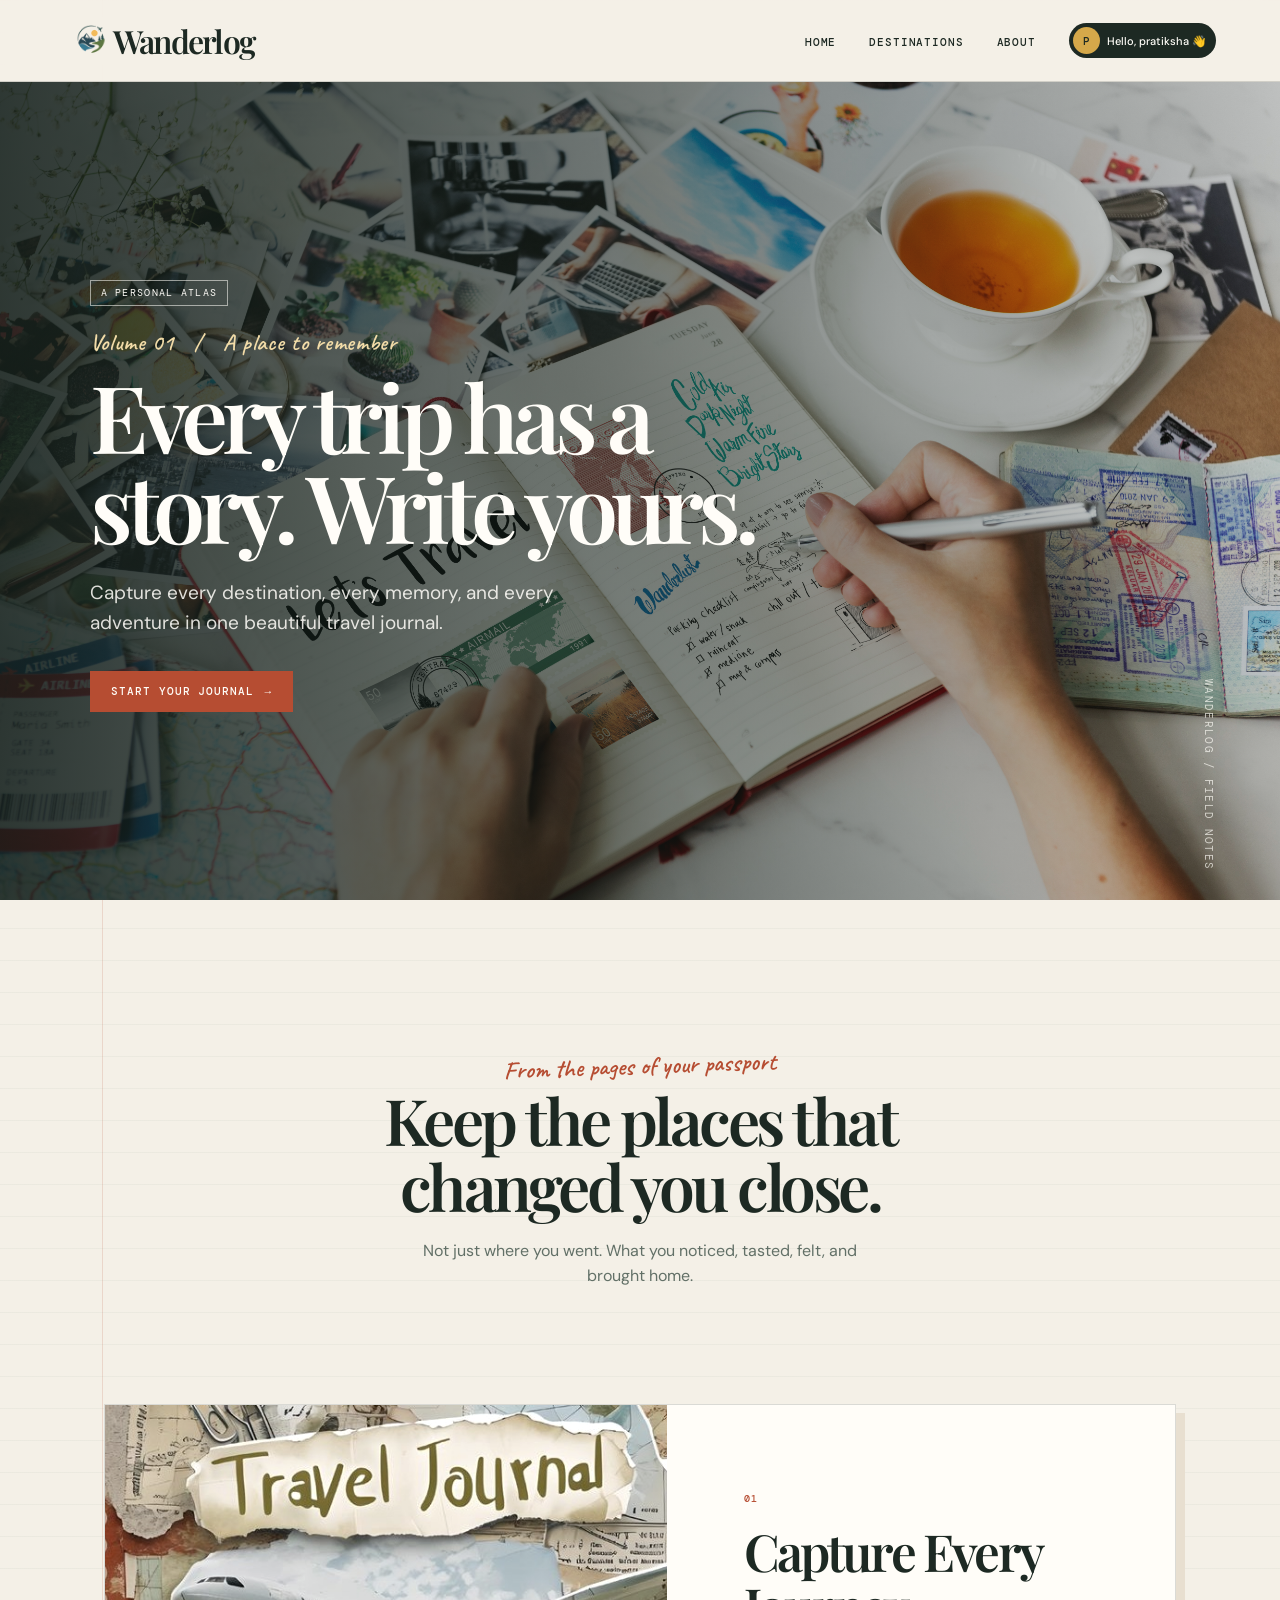
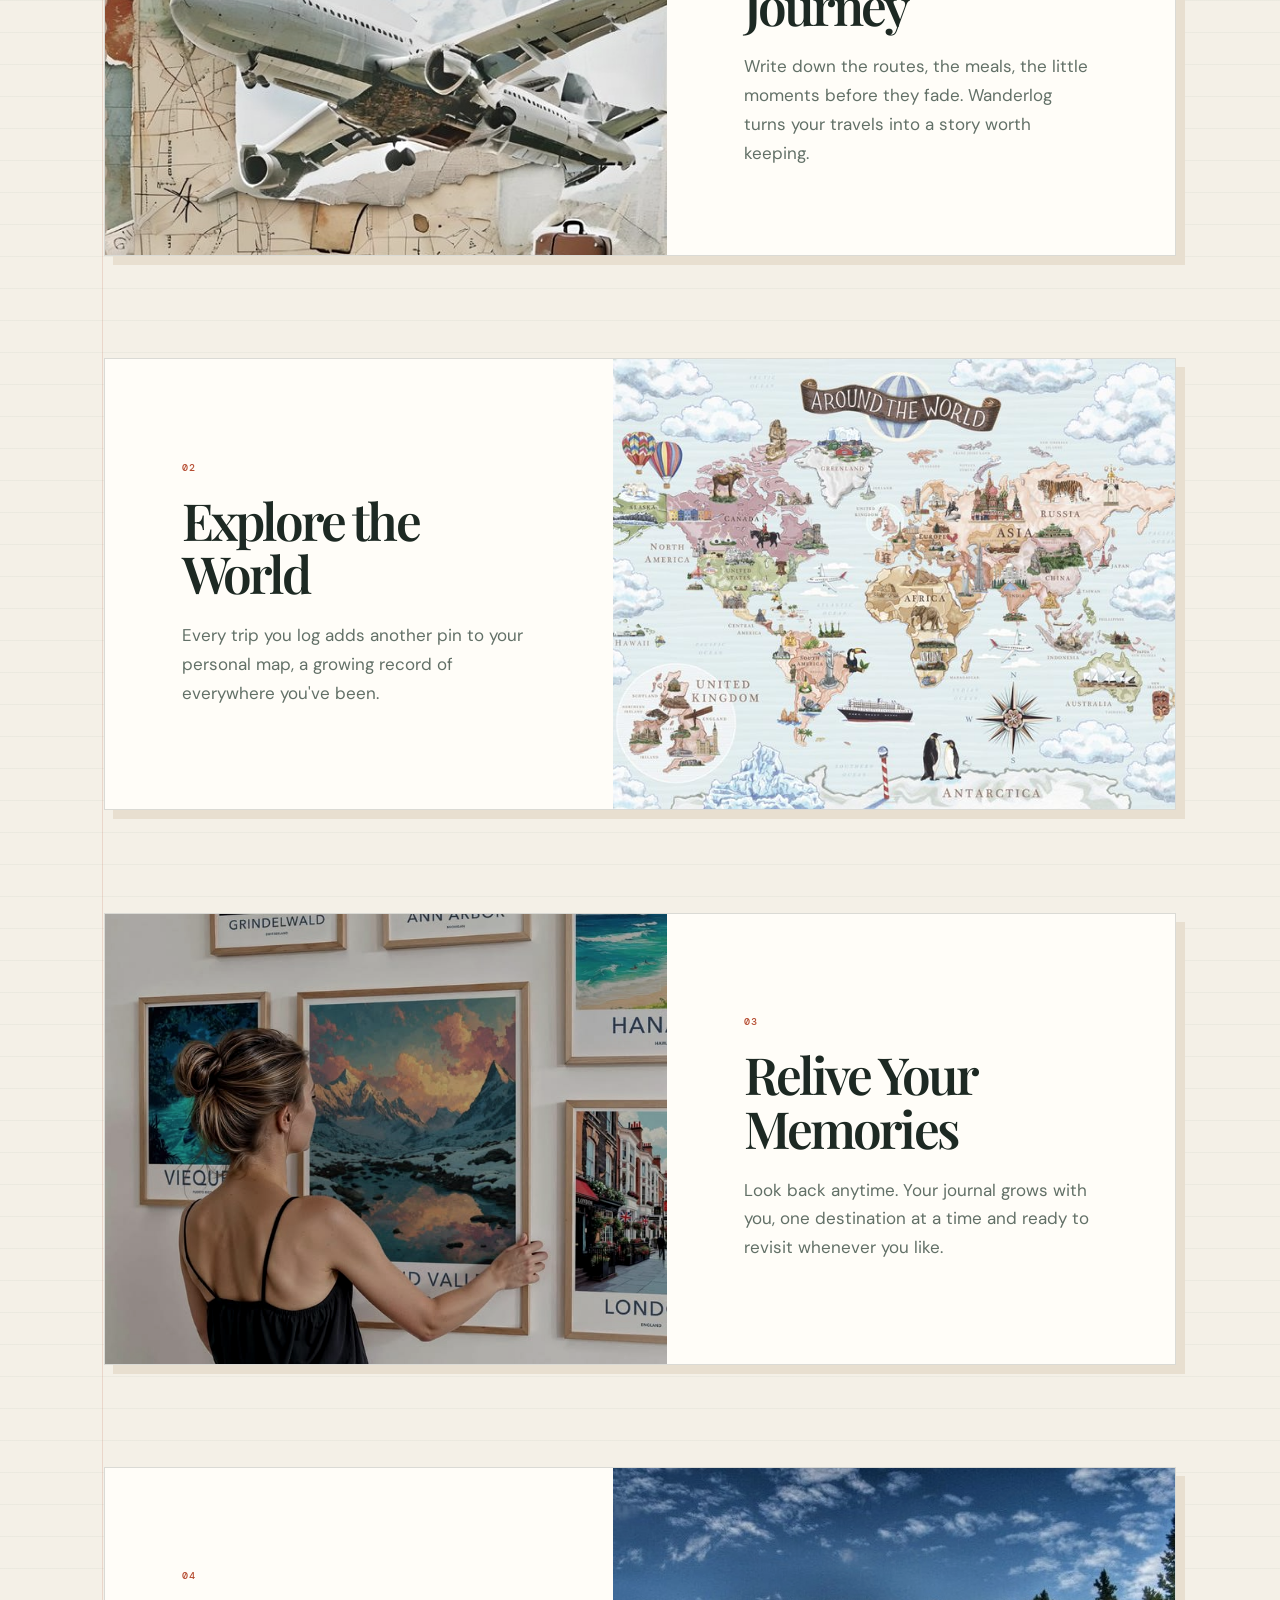
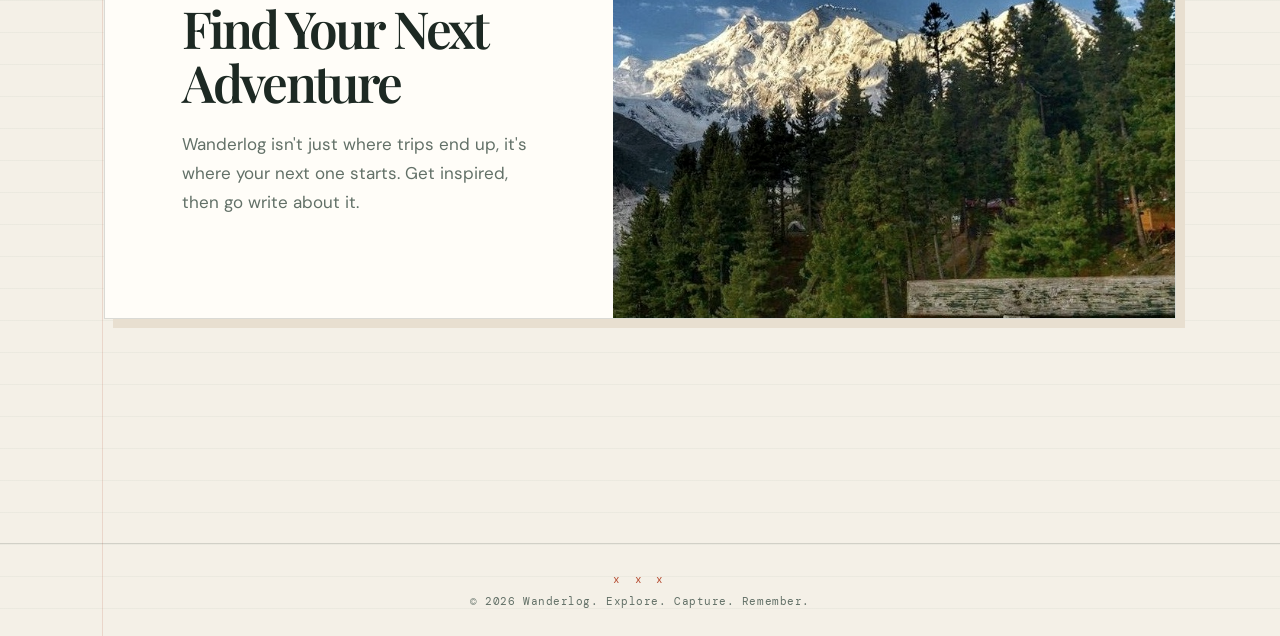
==== commit 7e6a66d7: "Add README with project overview, features, and screenshots" ====
--- a/index.html
+++ b/index.html
@@ -1,45 +1,165 @@
-<!DOCTYPE html>
+<!doctype html>
 <html lang="en">
-<head>
-  <meta charset="UTF-8" />
-  <meta name="viewport" content="width=device-width, initial-scale=1.0" />
-  <title>Wanderlog — Your Travel Journal</title>
-  <meta name="description" content="Wanderlog is a personal atlas for routes, meals, and moments worth remembering." />
-  <link rel="preconnect" href="https://fonts.googleapis.com" />
-  <link rel="stylesheet" href="style.css" />
-</head>
-<body>
-  <header>
-    <a href="index.html" class="logo"><img src="logo.png" alt="Wanderlog logo" class="logo-img" />Wanderlog</a>
-    <nav aria-label="Main navigation"><ul><li><a href="index.html">Home</a></li><li><a href="destinations.html">Destinations</a></li><li><a href="#about">About</a></li><li><a href="profile.html" class="profile-nav-link">Profile</a></li></ul></nav>
-  </header>
-  <main>
-    <section class="hero" id="hero">
-      <div class="hero-content">
-        <p class="journal-kicker">Volume 01 &nbsp; / &nbsp; A place to remember</p>
-        <h1>Every trip has a story. Write yours.</h1>
-        <p>Capture every destination, every memory, and every adventure in one beautiful travel journal.</p>
-        <a href="#add-trip" class="cta">Start your journal <span aria-hidden="true">→</span></a>
+  <head>
+    <meta charset="UTF-8" />
+    <meta name="viewport" content="width=device-width, initial-scale=1.0" />
+    <title>Wanderlog — Your Travel Journal</title>
+    <meta
+      name="description"
+      content="Wanderlog is a personal atlas for routes, meals, and moments worth remembering."
+    />
+    <link rel="preconnect" href="https://fonts.googleapis.com" />
+    <link rel="stylesheet" href="style.css" />
+  </head>
+  <body>
+    <header>
+      <a href="index.html" class="logo"
+        ><img
+          src="logo.png"
+          alt="Wanderlog logo"
+          class="logo-img"
+        />Wanderlog</a
+      >
+      <nav aria-label="Main navigation">
+        <ul>
+          <li><a href="index.html">Home</a></li>
+          <li><a href="destinations.html">Destinations</a></li>
+          <li><a href="#about">About</a></li>
+          <li><a href="profile.html" class="profile-nav-link">Profile</a></li>
+        </ul>
+      </nav>
+    </header>
+    <main>
+      <section class="hero" id="hero">
+        <div class="hero-content">
+          <p class="journal-kicker">
+            Volume 01 &nbsp; / &nbsp; A place to remember
+          </p>
+          <h1>Every trip has a story. Write yours.</h1>
+          <p>
+            Capture every destination, every memory, and every adventure in one
+            beautiful travel journal.
+          </p>
+          <a href="#add-trip" class="cta"
+            >Start your journal <span aria-hidden="true">→</span></a
+          >
+        </div>
+      </section>
+      <section class="about-section" id="about">
+        <div class="journal-intro">
+          <span>From the pages of your passport</span>
+          <h2>Keep the places that changed you close.</h2>
+          <p>
+            Not just where you went. What you noticed, tasted, felt, and brought
+            home.
+          </p>
+        </div>
+        <article class="about-panel fade-in">
+          <img
+            src="bgpic1.jpeg"
+            alt="Travel journal with photos and mementos"
+          />
+          <div class="about-text">
+            <h2>Capture Every Journey</h2>
+            <p>
+              Write down the routes, the meals, the little moments before they
+              fade. Wanderlog turns your travels into a story worth keeping.
+            </p>
+          </div>
+        </article>
+        <article class="about-panel fade-in reverse">
+          <img src="worldmap.jpeg" alt="Illustrated world map" />
+          <div class="about-text">
+            <h2>Explore the World</h2>
+            <p>
+              Every trip you log adds another pin to your personal map, a
+              growing record of everywhere you've been.
+            </p>
+          </div>
+        </article>
+        <article class="about-panel fade-in">
+          <img src="bgpic2.jpeg" alt="Wall of framed travel posters" />
+          <div class="about-text">
+            <h2>Relive Your Memories</h2>
+            <p>
+              Look back anytime. Your journal grows with you, one destination at
+              a time and ready to revisit whenever you like.
+            </p>
+          </div>
+        </article>
+        <article class="about-panel fade-in reverse">
+          <img src="nature.jpg" alt="Scenic nature landscape" />
+          <div class="about-text">
+            <h2>Find Your Next Adventure</h2>
+            <p>
+              Wanderlog isn't just where trips end up, it's where your next one
+              starts. Get inspired, then go write about it.
+            </p>
+          </div>
+        </article>
+      </section>
+      <section class="add-trip" id="add-trip">
+        <p class="form-kicker">New entry</p>
+        <h2>Add a New Trip</h2>
+        <form id="trip-form">
+          <div class="form-group">
+            <label for="title">Trip Title</label
+            ><input type="text" id="title" name="title" required />
+          </div>
+          <div class="form-group">
+            <label for="destination">Destination</label
+            ><input type="text" id="destination" name="destination" required />
+          </div>
+          <div class="form-group">
+            <label for="date">Date</label
+            ><input type="date" id="date" name="date" required />
+          </div>
+          <div class="form-group">
+            <label for="notes">Notes</label
+            ><textarea id="notes" name="notes"></textarea>
+          </div>
+          <div class="form-group">
+            <label for="coverImage">Cover Photo</label
+            ><input
+              type="file"
+              id="coverImage"
+              name="coverImage"
+              accept="image/*"
+            /><img
+              id="image-preview"
+              class="image-preview"
+              alt="Cover preview"
+              style="display: none"
+            />
+          </div>
+          <button type="submit" class="cta" id="submit-btn">Add Trip</button
+          ><button
+            type="button"
+            id="cancel-btn"
+            class="cancel-btn"
+            style="display: none"
+          >
+            Cancel
+          </button>
+        </form>
+      </section>
+    </main>
+    <button id="back-to-top" class="back-to-top" aria-label="Back to top">
+      ↑ Top
+    </button>
+    <div id="toast" class="toast" role="status"></div>
+    <div id="trip-modal" class="modal-overlay">
+      <div class="modal-content">
+        <button id="modal-close" class="modal-close" aria-label="Close">
+          &times;</button
+        ><img id="modal-image" src="" alt="" style="display: none" />
+        <h2 id="modal-title"></h2>
+        <p id="modal-destination"></p>
+        <p id="modal-date"></p>
+        <p id="modal-notes"></p>
       </div>
-    </section>
-    <section class="about-section" id="about">
-      <div class="journal-intro"><span>From the pages of your passport</span><h2>Keep the places that changed you close.</h2><p>Not just where you went. What you noticed, tasted, felt, and brought home.</p></div>
-      <article class="about-panel fade-in"><img src="bgpic1.jpeg" alt="Travel journal with photos and mementos" /><div class="about-text"><h2>Capture Every Journey</h2><p>Write down the routes, the meals, the little moments — before they fade. Wanderlog turns your travels into a story worth keeping.</p></div></article>
-      <article class="about-panel fade-in reverse"><img src="worldmap.jpeg" alt="Illustrated world map" /><div class="about-text"><h2>Explore the World</h2><p>Every trip you log adds another pin to your personal map — a growing record of everywhere you've been.</p></div></article>
-      <article class="about-panel fade-in"><img src="bgpic2.jpeg" alt="Wall of framed travel posters" /><div class="about-text"><h2>Relive Your Memories</h2><p>Look back anytime. Your journal grows with you, one destination at a time — ready to revisit whenever you like.</p></div></article>
-      <article class="about-panel fade-in reverse"><img src="nature.jpg" alt="Scenic nature landscape" /><div class="about-text"><h2>Find Your Next Adventure</h2><p>Wanderlog isn't just where trips end up — it's where your next one starts. Get inspired, then go write about it.</p></div></article>
-    </section>
-    <section class="add-trip" id="add-trip"><p class="form-kicker">New entry</p><h2>Add a New Trip</h2><form id="trip-form">
-      <div class="form-group"><label for="title">Trip Title</label><input type="text" id="title" name="title" required /></div>
-      <div class="form-group"><label for="destination">Destination</label><input type="text" id="destination" name="destination" required /></div>
-      <div class="form-group"><label for="date">Date</label><input type="date" id="date" name="date" required /></div>
-      <div class="form-group"><label for="notes">Notes</label><textarea id="notes" name="notes"></textarea></div>
-      <div class="form-group"><label for="coverImage">Cover Photo</label><input type="file" id="coverImage" name="coverImage" accept="image/*" /><img id="image-preview" class="image-preview" alt="Cover preview" style="display:none;" /></div>
-      <button type="submit" class="cta" id="submit-btn">Add Trip</button><button type="button" id="cancel-btn" class="cancel-btn" style="display:none;">Cancel</button>
-    </form></section>
-  </main>
-  <button id="back-to-top" class="back-to-top" aria-label="Back to top">↑ Top</button><div id="toast" class="toast" role="status"></div>
-  <div id="trip-modal" class="modal-overlay"><div class="modal-content"><button id="modal-close" class="modal-close" aria-label="Close">&times;</button><img id="modal-image" src="" alt="" style="display:none;" /><h2 id="modal-title"></h2><p id="modal-destination"></p><p id="modal-date"></p><p id="modal-notes"></p></div></div>
-  <footer><p>&copy; 2026 Wanderlog. Explore. Capture. Remember.</p></footer>
-  <script src="script.js"></script>
-</body></html>
+    </div>
+    <footer><p>&copy; 2026 Wanderlog. Explore. Capture. Remember.</p></footer>
+    <script src="script.js"></script>
+  </body>
+</html>
--- a/style.css
+++ b/style.css
@@ -1,23 +1,28 @@
-@import url('https://fonts.googleapis.com/css2?family=Caveat:wght@500;600;700&family=DM+Mono:wght@400;500&family=DM+Sans:opsz,wght@9..40,400;9..40,500;9..40,600;9..40,700&family=Playfair+Display:opsz,wght@5..1200,500;5..1200,600;5..1200,700&display=swap');
+@import url("https://fonts.googleapis.com/css2?family=Caveat:wght@500;600;700&family=DM+Mono:wght@400;500&family=DM+Sans:opsz,wght@9..40,400;9..40,500;9..40,600;9..40,700&family=Playfair+Display:opsz,wght@5..1200,500;5..1200,600;5..1200,700&display=swap");
 
 :root {
   --ink: #1d2923;
   --muted: #627067;
   --paper: #f4f0e7;
   --paper-deep: #e8dfd0;
-  --line: rgba(29, 41, 35, .16);
+  --line: rgba(29, 41, 35, 0.16);
   --moss: #68734d;
   --clay: #b64d32;
   --sun: #d5a84a;
   --white: #fffdf8;
-  --display: 'Playfair Display', Georgia, serif;
-  --sans: 'DM Sans', sans-serif;
-  --mono: 'DM Mono', monospace;
-  --hand: 'Caveat', cursive;
-}
-
-* { box-sizing: border-box; margin: 0; }
-html { scroll-behavior: smooth; }
+  --display: "Playfair Display", Georgia, serif;
+  --sans: "DM Sans", sans-serif;
+  --mono: "DM Mono", monospace;
+  --hand: "Caveat", cursive;
+}
+
+* {
+  box-sizing: border-box;
+  margin: 0;
+}
+html {
+  scroll-behavior: smooth;
+}
 body {
   min-height: 100vh;
   display: flex;
@@ -25,13 +30,42 @@
   background: var(--paper);
   color: var(--ink);
   font: 400 16px/1.6 var(--sans);
-  background-image: linear-gradient(90deg, transparent 0, transparent 8%, rgba(182,77,50,.16) 8%, rgba(182,77,50,.16) calc(8% + 1px), transparent calc(8% + 1px)), repeating-linear-gradient(0deg, transparent 0, transparent 31px, rgba(46,59,51,.075) 32px);
-  background-size: 100% 100%, 100% 32px;
-}
-main { flex: 1; overflow: hidden; }
-img { display: block; max-width: 100%; }
-button, input, textarea, select { font: inherit; }
-button { cursor: pointer; }
+  background-image:
+    linear-gradient(
+      90deg,
+      transparent 0,
+      transparent 8%,
+      rgba(182, 77, 50, 0.16) 8%,
+      rgba(182, 77, 50, 0.16) calc(8% + 1px),
+      transparent calc(8% + 1px)
+    ),
+    repeating-linear-gradient(
+      0deg,
+      transparent 0,
+      transparent 31px,
+      rgba(46, 59, 51, 0.075) 32px
+    );
+  background-size:
+    100% 100%,
+    100% 32px;
+}
+main {
+  flex: 1;
+  overflow: hidden;
+}
+img {
+  display: block;
+  max-width: 100%;
+}
+button,
+input,
+textarea,
+select {
+  font: inherit;
+}
+button {
+  cursor: pointer;
+}
 
 header {
   min-height: 82px;
@@ -42,89 +76,669 @@
   position: relative;
   z-index: 5;
   border-bottom: 1px solid var(--line);
-  background: rgba(244, 240, 231, .9);
+  background: rgba(244, 240, 231, 0.9);
   backdrop-filter: blur(14px);
 }
-.logo { display: inline-flex; align-items: center; gap: 3px; color: var(--ink); text-decoration: none; font: 600 clamp(24px, 2.5vw, 32px)/1 var(--display); letter-spacing: -.055em; }
-.logo-img { width: 54px; height: 54px; object-fit: contain; margin-right: -8px; transition: transform .4s ease; }
-.logo:hover .logo-img { transform: rotate(-8deg) translateY(-2px); }
-nav ul { display: flex; align-items: center; gap: clamp(15px, 2.6vw, 38px); list-style: none; padding: 0; }
-nav a { color: var(--ink); text-decoration: none; font: 500 11px/1 var(--mono); letter-spacing: .075em; text-transform: uppercase; transition: color .2s ease; }
-nav a:not(.profile-nav-link):hover, nav a:not(.profile-nav-link):focus-visible { color: var(--clay); }
-nav li:has(.nav-profile) { padding: 4px 10px 4px 4px; background: var(--ink); border-radius: 999px; }
-.nav-profile { display: flex; align-items: center; gap: 7px; }
-.nav-avatar, .nav-avatar-fallback { display: grid; place-items: center; width: 27px; height: 27px; border-radius: 50%; object-fit: cover; background: var(--sun); color: var(--ink); font: 500 11px var(--mono); }
-.nav-greeting { color: var(--white); font: 500 11px var(--sans); white-space: nowrap; text-transform: none; letter-spacing: 0; }
-
-.hero { min-height: calc(100vh - 82px); padding: 80px 7vw 72px; display: grid; place-items: center; position: relative; isolation: isolate; background: url('hero-bg.jpg') center/cover; }
-.hero::before { content: ''; position: absolute; inset: 0; z-index: -1; background: linear-gradient(90deg, rgba(20,31,26,.88) 0%, rgba(20,31,26,.57) 48%, rgba(20,31,26,.17)); }
-.hero::after { content: 'WANDERLOG / FIELD NOTES'; position: absolute; bottom: 30px; right: clamp(22px, 5vw, 72px); color: rgba(255,253,248,.68); font: 11px var(--mono); letter-spacing: .12em; writing-mode: vertical-rl; }
-.hero-overlay { display: none; }
-.hero-content { width: min(780px, 100%); margin-right: auto; color: var(--white); }
-.hero-content::before { content: 'A PERSONAL ATLAS'; display: inline-block; padding: 7px 10px; margin-bottom: 25px; border: 1px solid rgba(255,253,248,.55); font: 10px/1 var(--mono); letter-spacing: .13em; }
-.journal-kicker { margin: 0 0 17px !important; color: #f2dca8 !important; font: 600 23px/1 var(--hand) !important; letter-spacing: .03em; }
-.hero h1 { max-width: 720px; font: 600 clamp(48px, 7.3vw, 100px)/.96 var(--display); letter-spacing: -.065em; color: var(--white); }
-.hero p { max-width: 510px; margin: 28px 0 34px; color: rgba(255,253,248,.86); font-size: clamp(16px, 1.5vw, 19px); line-height: 1.55; }
-.cta, .add-trip-link { display: inline-flex; align-items: center; justify-content: center; gap: 10px; border: 1px solid var(--clay); background: var(--clay); color: var(--white); padding: 14px 20px; text-decoration: none; font: 500 11px/1 var(--mono); letter-spacing: .09em; text-transform: uppercase; transition: transform .2s ease, background .2s ease, border-color .2s ease; }
-.cta:hover, .add-trip-link:hover { background: var(--ink); border-color: var(--ink); transform: translateY(-3px); }
-
-.about-section { width: min(1200px, 100%); margin: 0 auto; padding: clamp(90px, 12vw, 160px) clamp(20px, 5vw, 72px) 62px; }
-.journal-intro { max-width: 670px; margin: 0 auto clamp(60px, 9vw, 115px); text-align: center; }
-.journal-intro span, .form-kicker { display: block; margin-bottom: 8px; color: var(--clay); font: 600 25px/1 var(--hand); transform: rotate(-2deg); }
-.journal-intro h2 { font: 600 clamp(34px, 5vw, 65px)/1.04 var(--display); letter-spacing: -.055em; }
-.journal-intro p { max-width: 470px; margin: 18px auto 0; color: var(--muted); }
-.about-panel { display: grid; grid-template-columns: 1.05fr .95fr; align-items: stretch; margin-bottom: clamp(55px, 8vw, 112px); background: var(--white); border: 1px solid var(--line); box-shadow: 9px 9px 0 var(--paper-deep); }
-.about-panel.reverse { grid-template-columns: .95fr 1.05fr; }
-.about-panel.reverse img { order: 2; }
-.about-panel img { width: 100%; height: min(41vw, 450px); object-fit: cover; filter: saturate(.78) contrast(1.04); transition: filter .4s ease, transform .5s ease; }
-.about-panel:hover img { filter: saturate(1); transform: scale(1.025); }
-.about-text { align-self: center; padding: clamp(32px, 6vw, 84px); }
-.about-text h2, .page-title h1, .profile-header h1 { font: 600 clamp(34px, 4vw, 57px)/1.05 var(--display); letter-spacing: -.055em; }
-.about-text h2::before { content: '0' counter(section); counter-increment: section; display: block; margin-bottom: 20px; color: var(--clay); font: 500 10px var(--mono); letter-spacing: .1em; }
-.about-section { counter-reset: section; }
-.about-text p { margin-top: 20px; color: var(--muted); font-size: 17px; line-height: 1.7; }
-
-.add-trip, .journal-section { width: min(980px, 100%); margin: 70px auto; padding: 0 clamp(20px, 5vw, 72px); }
-.add-trip { display: none; }
-.add-trip.visible { display: block; animation: reveal .45s ease both; }
-.add-trip form { padding: clamp(25px, 5vw, 52px); background: var(--white); border: 1px solid var(--line); box-shadow: 9px 9px 0 var(--paper-deep); }
-.add-trip h2, .journal-section h2 { margin-bottom: 25px; font: 600 clamp(30px, 4vw, 48px)/1.1 var(--display); letter-spacing: -.05em; }
-.form-group { margin-bottom: 20px; }
-.form-group label { display: block; margin-bottom: 8px; font: 500 10px var(--mono); letter-spacing: .1em; text-transform: uppercase; }
-.form-group input, .form-group textarea, .toolbar input, .toolbar select { width: 100%; border: 1px solid var(--line); border-radius: 0; background: #fffcf5; color: var(--ink); padding: 13px 14px; outline: 0; transition: border-color .2s, box-shadow .2s; }
-.form-group textarea { min-height: 115px; resize: vertical; }
-.form-group input:focus, .form-group textarea:focus, .toolbar input:focus, .toolbar select:focus { border-color: var(--moss); box-shadow: 3px 3px 0 rgba(104,115,77,.23); }
-.form-group input[type=file] { padding: 10px; }
-.image-preview { max-height: 250px; margin-top: 12px; border: 1px solid var(--line); object-fit: cover; }
-.cancel-btn { margin-left: 8px; border: 1px solid var(--line); background: transparent; color: var(--ink); padding: 14px 20px; font: 500 11px/1 var(--mono); letter-spacing: .09em; text-transform: uppercase; }
-
-.page-title, .profile-header { width: min(900px, 100%); margin: 0 auto; padding: clamp(90px, 12vw, 145px) 22px clamp(55px, 8vw, 90px); text-align: center; }
-.page-title h1, .profile-header h1 { font-size: clamp(45px, 6vw, 76px); }
-.page-title p, .profile-header p { max-width: 510px; margin: 18px auto 0; color: var(--muted); font-size: 17px; }
-.page-title::before { content: 'THE ARCHIVE'; color: var(--clay); font: 500 10px var(--mono); letter-spacing: .13em; }
-.page-actions { margin: 0 0 24px; }
-.toolbar { display: grid; grid-template-columns: 1fr 180px; gap: 10px; margin-bottom: 32px; }
-#trips-container, #profile-trips-container { display: grid; grid-template-columns: repeat(3, 1fr); gap: 18px; }
-.trip-card { position: relative; min-height: 180px; padding: 21px; overflow: hidden; border: 1px solid var(--line); background: var(--white); box-shadow: 5px 5px 0 var(--paper-deep); transition: transform .25s ease, box-shadow .25s ease; }
-.trip-card::after { content: 'Travel note'; position: absolute; right: -25px; top: 16px; padding: 4px 28px; transform: rotate(45deg); background: var(--sun); color: var(--ink); font: 500 8px var(--mono); letter-spacing: .08em; text-transform: uppercase; }
-.trip-card:hover { transform: translate(-3px, -5px); box-shadow: 10px 10px 0 var(--paper-deep); }
-.trip-card img { width: calc(100% + 42px); height: 180px; margin: -21px -21px 18px; object-fit: cover; filter: saturate(.8); }
-.trip-card:has(img)::after { top: 193px; }
-.trip-card h3 { margin-bottom: 9px; font: 600 25px/1.08 var(--display); letter-spacing: -.04em; }
-.trip-destination, .trip-date { color: var(--moss); font: 500 11px/1.7 var(--mono); }
-.trip-notes { margin-top: 10px; color: var(--muted); font-size: 14px; }
-.card-actions { display: flex; gap: 8px; margin-top: 18px; }
-.edit-btn, .delete-btn { border: 0; padding: 8px 10px; font: 500 10px var(--mono); letter-spacing: .05em; text-transform: uppercase; }
-.edit-btn { background: var(--moss); color: var(--white); }.delete-btn { background: transparent; color: var(--clay); border: 1px solid rgba(182,77,50,.5); }
-.empty-state { grid-column: 1/-1; padding: 40px 20px; text-align: center; border: 1px dashed var(--line); color: var(--muted); font-style: italic; }
-
-.profile-avatar { display: grid; place-items: center; width: 90px; height: 90px; margin: 0 auto 22px; overflow: hidden; border: 2px solid var(--ink); background: var(--sun); font-size: 35px; box-shadow: 7px 7px 0 var(--clay); }.profile-avatar img { width: 100%; height: 100%; object-fit: cover; }.profile-header .add-trip-link { margin-top: 25px; background: transparent; color: var(--ink); border-color: var(--ink); }.profile-header .add-trip-link:hover { background: var(--ink); color: var(--white); }
-
-.modal-overlay { display: none; position: fixed; inset: 0; z-index: 20; align-items: center; justify-content: center; padding: 20px; background: rgba(20,31,26,.72); backdrop-filter: blur(4px); }.modal-overlay.show { display: flex; }.modal-content { position: relative; width: min(560px, 100%); max-height: 85vh; overflow: auto; padding: 38px; background: var(--paper); border: 1px solid rgba(255,255,255,.4); box-shadow: 10px 10px 0 var(--clay); }.modal-content img { width: 100%; height: 260px; margin-bottom: 22px; object-fit: cover; }.modal-content h2 { font: 600 36px/1.1 var(--display); }.modal-content p { margin-top: 9px; color: var(--muted); }.modal-close { position: absolute; top: 10px; right: 10px; display: grid; place-items: center; width: 30px; height: 30px; border: 0; border-radius: 50%; background: var(--ink); color: var(--white); font-size: 20px; }
-.toast { position: fixed; left: 50%; bottom: 30px; z-index: 30; padding: 13px 18px; background: var(--ink); color: var(--white); font-size: 14px; transform: translate(-50%, 100px); opacity: 0; transition: .25s ease; }.toast.show { transform: translate(-50%, 0); opacity: 1; }.back-to-top { position: fixed; right: 22px; bottom: 22px; z-index: 10; border: 1px solid var(--ink); background: var(--paper); color: var(--ink); padding: 10px 12px; font: 500 10px var(--mono); letter-spacing: .05em; text-transform: uppercase; opacity: 0; visibility: hidden; transform: translateY(12px); transition: .2s ease; }.back-to-top.show { opacity: 1; visibility: visible; transform: translateY(0); }.back-to-top:hover { background: var(--ink); color: var(--white); }
-footer { margin-top: 60px; padding: 28px 20px; border-top: 1px solid var(--line); color: var(--muted); text-align: center; font: 11px var(--mono); letter-spacing: .05em; }
-footer p::before { content: 'x x x'; display: block; margin-bottom: 8px; color: var(--clay); letter-spacing: .35em; }
-.fade-in { opacity: 0; transform: translateY(25px); transition: opacity .55s ease, transform .55s ease; }.fade-in.in-view { opacity: 1; transform: none; }
-@keyframes reveal { from { opacity: 0; transform: translateY(15px); } to { opacity: 1; transform: none; } }
-@media (max-width: 760px) { header { min-height: 0; padding: 11px 18px; }.logo { font-size: 25px; }.logo-img { width: 45px; height: 45px; } nav ul { gap: 14px; } nav a { font-size: 9px; }.nav-greeting { display: none; }.hero { min-height: 660px; padding: 70px 26px; }.hero::after { display: none; }.about-panel, .about-panel.reverse { grid-template-columns: 1fr; }.about-panel.reverse img { order: 0; }.about-panel img { height: 290px; }.toolbar { grid-template-columns: 1fr; } #trips-container, #profile-trips-container { grid-template-columns: 1fr; } }
-@media (max-width: 410px) { nav ul { gap: 10px; } nav li:nth-child(3) { display: none; }.hero h1 { font-size: 47px; } }
+.logo {
+  display: inline-flex;
+  align-items: center;
+  gap: 3px;
+  color: var(--ink);
+  text-decoration: none;
+  font: 600 clamp(24px, 2.5vw, 32px)/1 var(--display);
+  letter-spacing: -0.055em;
+}
+.logo-img {
+  width: 54px;
+  height: 54px;
+  object-fit: contain;
+  margin-right: -8px;
+  transition: transform 0.4s ease;
+}
+.logo:hover .logo-img {
+  transform: rotate(-8deg) translateY(-2px);
+}
+nav ul {
+  display: flex;
+  align-items: center;
+  gap: clamp(15px, 2.6vw, 38px);
+  list-style: none;
+  padding: 0;
+}
+nav a {
+  color: var(--ink);
+  text-decoration: none;
+  font: 500 11px/1 var(--mono);
+  letter-spacing: 0.075em;
+  text-transform: uppercase;
+  transition: color 0.2s ease;
+}
+nav a:not(.profile-nav-link):hover,
+nav a:not(.profile-nav-link):focus-visible {
+  color: var(--clay);
+}
+nav li:has(.nav-profile) {
+  padding: 4px 10px 4px 4px;
+  background: var(--ink);
+  border-radius: 999px;
+}
+.nav-profile {
+  display: flex;
+  align-items: center;
+  gap: 7px;
+}
+.nav-avatar,
+.nav-avatar-fallback {
+  display: grid;
+  place-items: center;
+  width: 27px;
+  height: 27px;
+  border-radius: 50%;
+  object-fit: cover;
+  background: var(--sun);
+  color: var(--ink);
+  font: 500 11px var(--mono);
+}
+.nav-greeting {
+  color: var(--white);
+  font: 500 11px var(--sans);
+  white-space: nowrap;
+  text-transform: none;
+  letter-spacing: 0;
+}
+
+.hero {
+  min-height: calc(100vh - 82px);
+  padding: 80px 7vw 72px;
+  display: grid;
+  place-items: center;
+  position: relative;
+  isolation: isolate;
+  background: url("hero-bg.jpg") center/cover;
+}
+.hero::before {
+  content: "";
+  position: absolute;
+  inset: 0;
+  z-index: -1;
+  background: linear-gradient(
+    90deg,
+    rgba(20, 31, 26, 0.88) 0%,
+    rgba(20, 31, 26, 0.57) 48%,
+    rgba(20, 31, 26, 0.17)
+  );
+}
+.hero::after {
+  content: "WANDERLOG / FIELD NOTES";
+  position: absolute;
+  bottom: 30px;
+  right: clamp(22px, 5vw, 72px);
+  color: rgba(255, 253, 248, 0.68);
+  font: 11px var(--mono);
+  letter-spacing: 0.12em;
+  writing-mode: vertical-rl;
+}
+.hero-content {
+  width: min(780px, 100%);
+  margin-right: auto;
+  color: var(--white);
+}
+.hero-content::before {
+  content: "A PERSONAL ATLAS";
+  display: inline-block;
+  padding: 7px 10px;
+  margin-bottom: 25px;
+  border: 1px solid rgba(255, 253, 248, 0.55);
+  font: 10px/1 var(--mono);
+  letter-spacing: 0.13em;
+}
+.journal-kicker {
+  margin: 0 0 17px !important;
+  color: #f2dca8 !important;
+  font: 600 23px/1 var(--hand) !important;
+  letter-spacing: 0.03em;
+}
+.hero h1 {
+  max-width: 720px;
+  font: 600 clamp(48px, 7.3vw, 100px)/0.96 var(--display);
+  letter-spacing: -0.065em;
+  color: var(--white);
+}
+.hero p {
+  max-width: 510px;
+  margin: 28px 0 34px;
+  color: rgba(255, 253, 248, 0.86);
+  font-size: clamp(16px, 1.5vw, 19px);
+  line-height: 1.55;
+}
+.cta,
+.add-trip-link {
+  display: inline-flex;
+  align-items: center;
+  justify-content: center;
+  gap: 10px;
+  border: 1px solid var(--clay);
+  background: var(--clay);
+  color: var(--white);
+  padding: 14px 20px;
+  text-decoration: none;
+  font: 500 11px/1 var(--mono);
+  letter-spacing: 0.09em;
+  text-transform: uppercase;
+  transition:
+    transform 0.2s ease,
+    background 0.2s ease,
+    border-color 0.2s ease;
+}
+.cta:hover,
+.add-trip-link:hover {
+  background: var(--ink);
+  border-color: var(--ink);
+  transform: translateY(-3px);
+}
+
+.about-section {
+  width: min(1200px, 100%);
+  margin: 0 auto;
+  padding: clamp(90px, 12vw, 160px) clamp(20px, 5vw, 72px) 62px;
+}
+.journal-intro {
+  max-width: 670px;
+  margin: 0 auto clamp(60px, 9vw, 115px);
+  text-align: center;
+}
+.journal-intro span,
+.form-kicker {
+  display: block;
+  margin-bottom: 8px;
+  color: var(--clay);
+  font: 600 25px/1 var(--hand);
+  transform: rotate(-2deg);
+}
+.journal-intro h2 {
+  font: 600 clamp(34px, 5vw, 65px)/1.04 var(--display);
+  letter-spacing: -0.055em;
+}
+.journal-intro p {
+  max-width: 470px;
+  margin: 18px auto 0;
+  color: var(--muted);
+}
+.about-panel {
+  display: grid;
+  grid-template-columns: 1.05fr 0.95fr;
+  align-items: stretch;
+  margin-bottom: clamp(55px, 8vw, 112px);
+  background: var(--white);
+  border: 1px solid var(--line);
+  box-shadow: 9px 9px 0 var(--paper-deep);
+}
+.about-panel.reverse {
+  grid-template-columns: 0.95fr 1.05fr;
+}
+.about-panel.reverse img {
+  order: 2;
+}
+.about-panel img {
+  width: 100%;
+  height: min(41vw, 450px);
+  object-fit: cover;
+  filter: saturate(0.78) contrast(1.04);
+  transition:
+    filter 0.4s ease,
+    transform 0.5s ease;
+}
+.about-panel:hover img {
+  filter: saturate(1);
+  transform: scale(1.025);
+}
+.about-text {
+  align-self: center;
+  padding: clamp(32px, 6vw, 84px);
+}
+.about-text h2,
+.page-title h1,
+.profile-header h1 {
+  font: 600 clamp(34px, 4vw, 57px)/1.05 var(--display);
+  letter-spacing: -0.055em;
+}
+.about-text h2::before {
+  content: "0" counter(section);
+  counter-increment: section;
+  display: block;
+  margin-bottom: 20px;
+  color: var(--clay);
+  font: 500 10px var(--mono);
+  letter-spacing: 0.1em;
+}
+.about-section {
+  counter-reset: section;
+}
+.about-text p {
+  margin-top: 20px;
+  color: var(--muted);
+  font-size: 17px;
+  line-height: 1.7;
+}
+
+.add-trip,
+.journal-section {
+  width: min(980px, 100%);
+  margin: 70px auto;
+  padding: 0 clamp(20px, 5vw, 72px);
+}
+.add-trip {
+  display: none;
+}
+.add-trip.visible {
+  display: block;
+  animation: reveal 0.45s ease both;
+}
+.add-trip form {
+  padding: clamp(25px, 5vw, 52px);
+  background: var(--white);
+  border: 1px solid var(--line);
+  box-shadow: 9px 9px 0 var(--paper-deep);
+}
+.add-trip h2,
+.journal-section h2 {
+  margin-bottom: 25px;
+  font: 600 clamp(30px, 4vw, 48px)/1.1 var(--display);
+  letter-spacing: -0.05em;
+}
+.form-group {
+  margin-bottom: 20px;
+}
+.form-group label {
+  display: block;
+  margin-bottom: 8px;
+  font: 500 10px var(--mono);
+  letter-spacing: 0.1em;
+  text-transform: uppercase;
+}
+.form-group input,
+.form-group textarea,
+.toolbar input,
+.toolbar select {
+  width: 100%;
+  border: 1px solid var(--line);
+  border-radius: 0;
+  background: #fffcf5;
+  color: var(--ink);
+  padding: 13px 14px;
+  outline: 0;
+  transition:
+    border-color 0.2s,
+    box-shadow 0.2s;
+}
+.form-group textarea {
+  min-height: 115px;
+  resize: vertical;
+}
+.form-group input:focus,
+.form-group textarea:focus,
+.toolbar input:focus,
+.toolbar select:focus {
+  border-color: var(--moss);
+  box-shadow: 3px 3px 0 rgba(104, 115, 77, 0.23);
+}
+.form-group input[type="file"] {
+  padding: 10px;
+}
+.image-preview {
+  max-height: 250px;
+  margin-top: 12px;
+  border: 1px solid var(--line);
+  object-fit: cover;
+}
+.cancel-btn {
+  margin-left: 8px;
+  border: 1px solid var(--line);
+  background: transparent;
+  color: var(--ink);
+  padding: 14px 20px;
+  font: 500 11px/1 var(--mono);
+  letter-spacing: 0.09em;
+  text-transform: uppercase;
+}
+
+.page-title,
+.profile-header {
+  width: min(900px, 100%);
+  margin: 0 auto;
+  padding: clamp(90px, 12vw, 145px) 22px clamp(55px, 8vw, 90px);
+  text-align: center;
+}
+.page-title h1,
+.profile-header h1 {
+  font-size: clamp(45px, 6vw, 76px);
+}
+.page-title p,
+.profile-header p {
+  max-width: 510px;
+  margin: 18px auto 0;
+  color: var(--muted);
+  font-size: 17px;
+}
+.page-title::before {
+  content: "THE ARCHIVE";
+  color: var(--clay);
+  font: 500 10px var(--mono);
+  letter-spacing: 0.13em;
+}
+.page-actions {
+  margin: 0 0 24px;
+}
+.toolbar {
+  display: grid;
+  grid-template-columns: 1fr 180px;
+  gap: 10px;
+  margin-bottom: 32px;
+}
+#trips-container,
+#profile-trips-container {
+  display: grid;
+  grid-template-columns: repeat(3, 1fr);
+  gap: 18px;
+}
+.trip-card {
+  position: relative;
+  min-height: 180px;
+  padding: 21px;
+  overflow: hidden;
+  border: 1px solid var(--line);
+  background: var(--white);
+  box-shadow: 5px 5px 0 var(--paper-deep);
+  transition:
+    transform 0.25s ease,
+    box-shadow 0.25s ease;
+}
+.trip-card::after {
+  content: "Travel note";
+  position: absolute;
+  right: -25px;
+  top: 16px;
+  padding: 4px 28px;
+  transform: rotate(45deg);
+  background: var(--sun);
+  color: var(--ink);
+  font: 500 8px var(--mono);
+  letter-spacing: 0.08em;
+  text-transform: uppercase;
+}
+.trip-card:hover {
+  transform: translate(-3px, -5px);
+  box-shadow: 10px 10px 0 var(--paper-deep);
+}
+.trip-card img {
+  width: calc(100% + 42px);
+  height: 180px;
+  margin: -21px -21px 18px;
+  object-fit: cover;
+  filter: saturate(0.8);
+}
+.trip-card:has(img)::after {
+  top: 193px;
+}
+.trip-card h3 {
+  margin-bottom: 9px;
+  font: 600 25px/1.08 var(--display);
+  letter-spacing: -0.04em;
+}
+.trip-destination,
+.trip-date {
+  color: var(--moss);
+  font: 500 11px/1.7 var(--mono);
+}
+.trip-notes {
+  margin-top: 10px;
+  color: var(--muted);
+  font-size: 14px;
+}
+.card-actions {
+  display: flex;
+  gap: 8px;
+  margin-top: 18px;
+}
+.edit-btn,
+.delete-btn {
+  border: 0;
+  padding: 8px 10px;
+  font: 500 10px var(--mono);
+  letter-spacing: 0.05em;
+  text-transform: uppercase;
+}
+.edit-btn {
+  background: var(--moss);
+  color: var(--white);
+}
+.delete-btn {
+  background: transparent;
+  color: var(--clay);
+  border: 1px solid rgba(182, 77, 50, 0.5);
+}
+.empty-state {
+  grid-column: 1/-1;
+  padding: 40px 20px;
+  text-align: center;
+  border: 1px dashed var(--line);
+  color: var(--muted);
+  font-style: italic;
+}
+
+.profile-avatar {
+  display: grid;
+  place-items: center;
+  width: 90px;
+  height: 90px;
+  margin: 0 auto 22px;
+  overflow: hidden;
+  border: 2px solid var(--ink);
+  background: var(--sun);
+  font-size: 35px;
+  box-shadow: 7px 7px 0 var(--clay);
+}
+.profile-avatar img {
+  width: 100%;
+  height: 100%;
+  object-fit: cover;
+}
+.profile-header .add-trip-link {
+  margin-top: 25px;
+  background: transparent;
+  color: var(--ink);
+  border-color: var(--ink);
+}
+.profile-header .add-trip-link:hover {
+  background: var(--ink);
+  color: var(--white);
+}
+
+.modal-overlay {
+  display: none;
+  position: fixed;
+  inset: 0;
+  z-index: 20;
+  align-items: center;
+  justify-content: center;
+  padding: 20px;
+  background: rgba(20, 31, 26, 0.72);
+  backdrop-filter: blur(4px);
+}
+.modal-overlay.show {
+  display: flex;
+}
+.modal-content {
+  position: relative;
+  width: min(560px, 100%);
+  max-height: 85vh;
+  overflow: auto;
+  padding: 38px;
+  background: var(--paper);
+  border: 1px solid rgba(255, 255, 255, 0.4);
+  box-shadow: 10px 10px 0 var(--clay);
+}
+.modal-content img {
+  width: 100%;
+  height: 260px;
+  margin-bottom: 22px;
+  object-fit: cover;
+}
+.modal-content h2 {
+  font: 600 36px/1.1 var(--display);
+}
+.modal-content p {
+  margin-top: 9px;
+  color: var(--muted);
+}
+.modal-close {
+  position: absolute;
+  top: 10px;
+  right: 10px;
+  display: grid;
+  place-items: center;
+  width: 30px;
+  height: 30px;
+  border: 0;
+  border-radius: 50%;
+  background: var(--ink);
+  color: var(--white);
+  font-size: 20px;
+}
+.toast {
+  position: fixed;
+  left: 50%;
+  bottom: 30px;
+  z-index: 30;
+  padding: 13px 18px;
+  background: var(--ink);
+  color: var(--white);
+  font-size: 14px;
+  transform: translate(-50%, 100px);
+  opacity: 0;
+  transition: 0.25s ease;
+}
+.toast.show {
+  transform: translate(-50%, 0);
+  opacity: 1;
+}
+.back-to-top {
+  position: fixed;
+  right: 22px;
+  bottom: 22px;
+  z-index: 10;
+  border: 1px solid var(--ink);
+  background: var(--paper);
+  color: var(--ink);
+  padding: 10px 12px;
+  font: 500 10px var(--mono);
+  letter-spacing: 0.05em;
+  text-transform: uppercase;
+  opacity: 0;
+  visibility: hidden;
+  transform: translateY(12px);
+  transition: 0.2s ease;
+}
+.back-to-top.show {
+  opacity: 1;
+  visibility: visible;
+  transform: translateY(0);
+}
+.back-to-top:hover {
+  background: var(--ink);
+  color: var(--white);
+}
+footer {
+  margin-top: 60px;
+  padding: 28px 20px;
+  border-top: 1px solid var(--line);
+  color: var(--muted);
+  text-align: center;
+  font: 11px var(--mono);
+  letter-spacing: 0.05em;
+}
+footer p::before {
+  content: "x x x";
+  display: block;
+  margin-bottom: 8px;
+  color: var(--clay);
+  letter-spacing: 0.35em;
+}
+.fade-in {
+  opacity: 0;
+  transform: translateY(25px);
+  transition:
+    opacity 0.55s ease,
+    transform 0.55s ease;
+}
+.fade-in.in-view {
+  opacity: 1;
+  transform: none;
+}
+@keyframes reveal {
+  from {
+    opacity: 0;
+    transform: translateY(15px);
+  }
+  to {
+    opacity: 1;
+    transform: none;
+  }
+}
+@media (max-width: 760px) {
+  header {
+    min-height: 0;
+    padding: 11px 18px;
+  }
+  .logo {
+    font-size: 25px;
+  }
+  .logo-img {
+    width: 45px;
+    height: 45px;
+  }
+  nav ul {
+    gap: 14px;
+  }
+  nav a {
+    font-size: 9px;
+  }
+  .nav-greeting {
+    display: none;
+  }
+  .hero {
+    min-height: 660px;
+    padding: 70px 26px;
+  }
+  .hero::after {
+    display: none;
+  }
+  .about-panel,
+  .about-panel.reverse {
+    grid-template-columns: 1fr;
+  }
+  .about-panel.reverse img {
+    order: 0;
+  }
+  .about-panel img {
+    height: 290px;
+  }
+  .toolbar {
+    grid-template-columns: 1fr;
+  }
+  #trips-container,
+  #profile-trips-container {
+    grid-template-columns: 1fr;
+  }
+}
+@media (max-width: 410px) {
+  nav ul {
+    gap: 10px;
+  }
+  nav li:nth-child(3) {
+    display: none;
+  }
+  .hero h1 {
+    font-size: 47px;
+  }
+}
